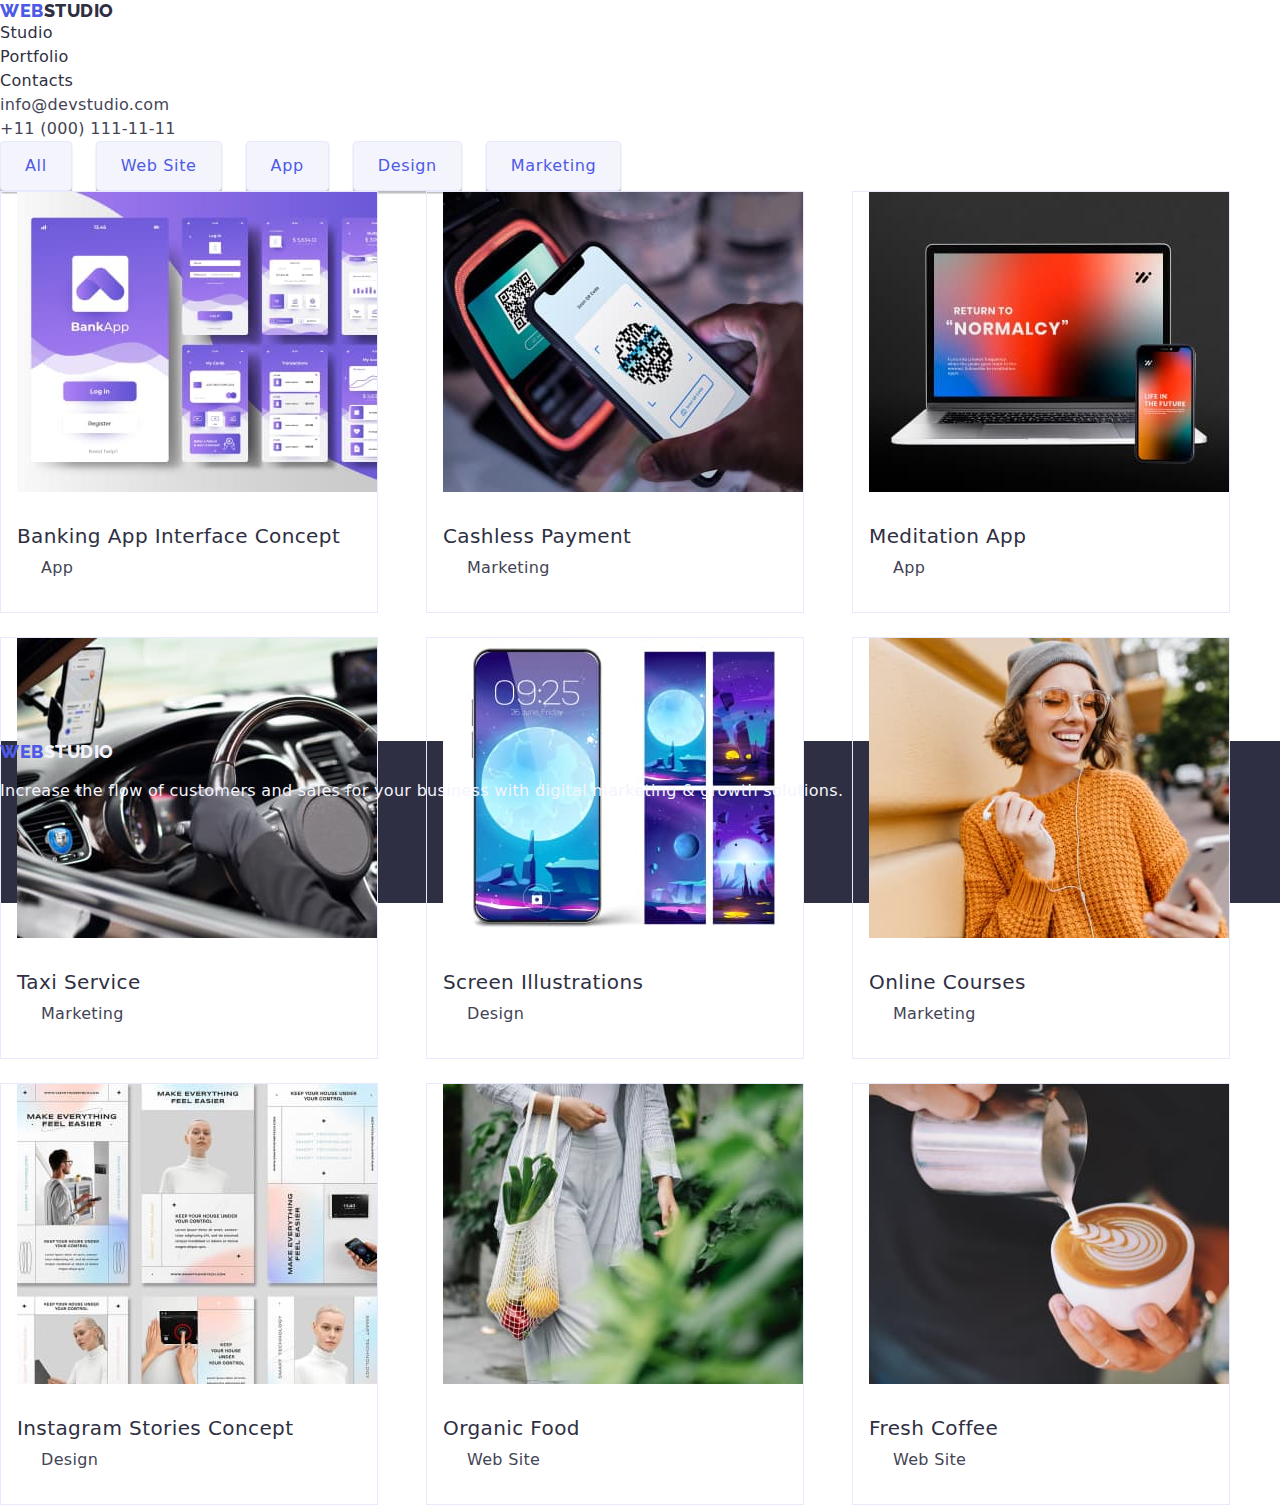
==== portfolio.html @ 7a9eb419 "beginning" ====
<!DOCTYPE html>
<html lang="en">
  <head>
    <meta charset="UTF-8" />
    <meta name="viewport" content="width=device-width, initial-scale=1.0" />
    <title>Document</title>
    <link rel="preconnect" href="https://fonts.googleapis.com" />
    <link rel="preconnect" href="https://fonts.gstatic.com" crossorigin />
    <link
      href="https://fonts.googleapis.com/css2?family=Raleway:wght@800&family=Roboto:wght@400;500;700;900&display=swap"
      rel="stylesheet"
    />
    <link rel="stylesheet" href="./css/style.css" />
    <link
      rel="stylesheet"
      href="https://cdnjs.cloudflare.com/ajax/libs/modern-normalize/2.0.0/modern-normalize.min.css"
    />
  </head>
  <body>
    <header>
      <nav>
        <a href="./index.html" class="header-logo link"
          >Web<span class="studio-header">Studio</span></a
        >

        <ul class="header-menu list">
          <li>
            <a href="./index.html" class="header-menu-link link">Studio</a>
          </li>
          <li>
            <a href="./portfolio.html" class="link header-menu-link"
              >Portfolio</a
            >
          </li>
          <li><a href="" class="link header-menu-link">Contacts</a></li>
        </ul>
      </nav>
      <address class="address">
        <ul class="list">
          <li>
            <a href="mailto:info@devstudio.com" class="header-contact-info link"
              >info@devstudio.com</a
            >
          </li>
          <li>
            <a href="tel:+110001111111" class="header-contact-info link"
              >+11 (000) 111-11-11</a
            >
          </li>
        </ul>
      </address>
    </header>

    <main>
      <section class="portfolio">
        <div class="container">
          <h1 hidden>Our portfolio</h1>
          <ul class="portfolio-navigation list">
            <li>
              <button type="button" class="portfolio-navigation-btn">
                All
              </button>
            </li>
            <li>
              <button type="button" class="portfolio-navigation-btn">
                Web Site
              </button>
            </li>
            <li>
              <button type="button" class="portfolio-navigation-btn">
                App
              </button>
            </li>
            <li>
              <button type="button" class="portfolio-navigation-btn">
                Design
              </button>
            </li>
            <li>
              <button type="button" class="portfolio-navigation-btn">
                Marketing
              </button>
            </li>
          </ul>

          <ul class="portfolio-list list">
            <li>
              <a href="" class="link">
                <img
                  src="./images/portfolio_images/img-1.jpg"
                  alt="interface of the banking app"
                />
                <h2 class="third-header">Banking App Interface Concept</h2>
                <p class="text">App</p>
              </a>
            </li>
            <li>
              <a href="" class="link">
                <img
                  src="./images/portfolio_images/img-2.jpg"
                  alt="cashless payment"
                />
                <h2 class="third-header">Cashless Payment</h2>
                <p class="text">Marketing</p>
              </a>
            </li>
            <li>
              <a href="" class="link">
                <img
                  src="./images/portfolio_images/img-3.jpg"
                  alt="meditation app interface"
                />
                <h2 class="third-header">Meditation App</h2>
                <p class="text">App</p>
              </a>
            </li>
            <li>
              <a href="" class="link">
                <img
                  src="./images/portfolio_images/img-4.jpg"
                  alt="driving wheel of a taxi"
                />
                <h2 class="third-header">Taxi Service</h2>
                <p class="text">Marketing</p>
              </a>
            </li>
            <li>
              <a href="" class="link">
                <img
                  src="./images/portfolio_images/img-5.jpg"
                  alt="illustrations for phone wallpapers"
                />
                <h2 class="third-header">Screen Illustrations</h2>
                <p class="text">Design</p>
              </a>
            </li>
            <li>
              <a href="" class="link">
                <img
                  src="./images/portfolio_images/img-6.jpg"
                  alt="smiling woman on a video call"
                />
                <h2 class="third-header">Online Courses</h2>
                <p class="text">Marketing</p>
              </a>
            </li>
            <li>
              <a href="" class="link">
                <img
                  src="./images/portfolio_images/img-7.jpg"
                  alt="concepts of Instagram stories"
                />
                <h2 class="third-header">Instagram Stories Concept</h2>
                <p class="text">Design</p>
              </a>
            </li>
            <li>
              <a href="" class="link">
                <img
                  src="./images/portfolio_images/img-8.jpg"
                  alt="bag with organic produce"
                />
                <h2 class="third-header">Organic Food</h2>
                <p class="text">Web Site</p>
              </a>
            </li>
            <li>
              <a href="" class="link">
                <img
                  src="./images/portfolio_images/img-9.jpg"
                  alt="latte art"
                />
                <h2 class="third-header">Fresh Coffee</h2>
                <p class="text">Web Site</p>
              </a>
            </li>
          </ul>
        </div>
      </section>
    </main>

    <footer class="footer">
      <a href="./index.html" class="footer-logo link"
        >Web<span class="studio">Studio</span></a
      >
      <p class="footer-text">
        Increase the flow of customers and sales for your business with digital
        marketing & growth solutions.
      </p>
    </footer>
  </body>
</html>
---- css/style.css ----
:root{
  --navyblue: #2E2F42;
  --white:#fff;
  --iris: #4D5AE5;
  --slate: #434455;
  --cloud: #f4f4fd;
  --ocean: #404BBF;
  --green:#31D0AA;
  --lightslate: #8E8F99;
  --cornflower: #E7E9FC;
  --navybluemodal:#2E2F42;
  --grey: #2E2F42;
  --dairy: #FCFCFC;
}

body{
  
  color:var(--slate);
  font-family: 'Roboto', sans-serif;
  background-color: var(--white)
}

.link{
  text-decoration: none;
}

.list{
  list-style-type: none;
  
}

img{
  display: block;
  max-width: 100%;
}

ul{
  margin-top: 0;
  margin-bottom: 0;
  padding-left: 0;
}

h1, h2, h3, h4, h5, h6, p{
  margin-top: 0;
  margin-bottom: 0;
}

.container{
  max-width: 1440px;
  max-height: 600px;
}

/*Header*/

.header{
  padding-top: 26px;
  padding-bottom: 26px;
}

.header-logo{

  font-family: Raleway, sans-serif;
  font-size: 18px;
  font-weight: 800;
  line-height: 1.17; 
  letter-spacing: 0.03em;
  text-transform: uppercase;
  color: var(--iris)
}

.studio{
  color: var(--cloud);
}



.header-menu-link{
  color: var(--navyblue);
font-size: 16px;
font-weight: 500;
line-height: 1.5; /* 24/16 */
letter-spacing: 0.02em;
}

.header-menu-link:hover,
.header-menu-link:focus{
  color:var(--ocean)
}

.header-contact-info{
  color: var(--slate);
  font-style: normal;
font-size: 16px;
line-height: 1.5;
letter-spacing: 0.02em;
}

.header-contact-info:hover,
.header-contact-info:focus{
  color:var(--ocean);
}

.address{
  font-style:normal;
}

.studio-header{
  color:var(--grey);
}





/*Introduction*/

.introduction{
  background-color: var(--navyblue);
  color: var(--white); 
  
}

.main-header{
font-size: 56px;
line-height: 1.07; /* 60/56 */
letter-spacing: 0.02em;
text-align: center;
padding-top: 188px;
padding-bottom: 48px;v
}

.introduction-button{
background-color: var(--iris);
font-family: inherit;
font-size: 16px;
font-style: normal;
font-weight: 500;
line-height: 1.5; /* 24/16 */
letter-spacing: 0.04em;
color: var(--white);
cursor: pointer;
margin-bottom: 188px;
padding: 16px 32px;
}

.introduction-button:hover,
.introduction-button:focus{
  background-color: var(--ocean);
}

/*Principles*/

.principles .list{
  display: inline-flex;
  flex-direction: row;
  gap: 24px;
  
  justify-content: space-between;
}

.third-header{
  color: var(--navyblue);
font-size: 20px;
font-weight: 500;
line-height: 1.2; /* 120% */
letter-spacing: 0.02em;
padding-top: 32px;
padding-bottom: 8px;
}

.text{
font-size: 16px;
line-height: 1.5; /* 150% */
letter-spacing: 0.02em;
color: var(--slate);
padding-left: 24px;
}

.second-heading{
  color: var(--navyblue, #2E2F42);
text-align: center;
font-size: 36px;
line-height: 1.11; /* 40/36 */
letter-spacing: 0.02em;
text-transform: capitalize;
padding-bottom: 72px;
padding-top: 120px;
}

.team{
  background-color: var(--cloud);
}

.our-doing .list{
  display: flex;
  align-items: center;
  gap: 24px;
}


.list-item{
  background-color: var(--white)
}

.team-list{
  display: flex;
  align-items: center;
  gap: 24px;
}

.team-list .list-item{
  margin-bottom: 120px;
  padding-bottom: 32px;
}
/*Portfolio buttons*/

.portfolio-navigation-btn{
  font-family: inherit;
  font-style: normal;
  
background: var(--cloud, #F4F4FD);
color: var(--iris);
text-align: center;
font-style: normal;
font-size: 16px;
font-weight: 500;
line-height: 1.5; 
letter-spacing: 0.04em;
cursor:pointer;
border-radius: 4px;
box-shadow: 0px 2px 2px 0px rgba(0, 0, 0, 0.12), 0px 2px 1px 0px rgba(0, 0, 0, 0.08), 0px 3px 1px 0px rgba(0, 0, 0, 0.10);
border: 1px solid var(--cornflower);
padding: 12px 24px;
}

.portfolio-navigation-btn:hover,
.portfolio-navigation-btn:focus{
  background: var(--ocean);
  color: var(--white)
}

.portfolio-navigation{
  display: flex;
  gap: 24px;

}

.portfolio-list{
  display: flex;
  row-gap: 24px;
  column-gap: 48px;
  flex-wrap: wrap;
  background-color: var(--white);
  align-content: center;
}

.portfolio-list li{
  border: 1px solid var(--cornflower);
  padding-bottom: 32px;
  padding-left: 16px;
  text-align: left;
}

.portfolio-list .link{

  width: calc((100% - 48px / 3));
}

 

/*Footer*/

.footer{
  background-color: var(--navyblue);
 
}

.footer-logo {
  color: var(--iris);
  text-transform:uppercase;
font-family: Raleway, sans-serif;
font-size: 18px;
font-weight: 800;
line-height: 1.17; /* 116.667% */
letter-spacing: 0.03em;
padding-top: 100px;

}

.footer-text{
color: var(--cloud, #F4F4FD);
font-size: 16px;
line-height: 1.5;
letter-spacing: 0.02em;
padding-bottom: 100px;
padding-top: 16px;
}
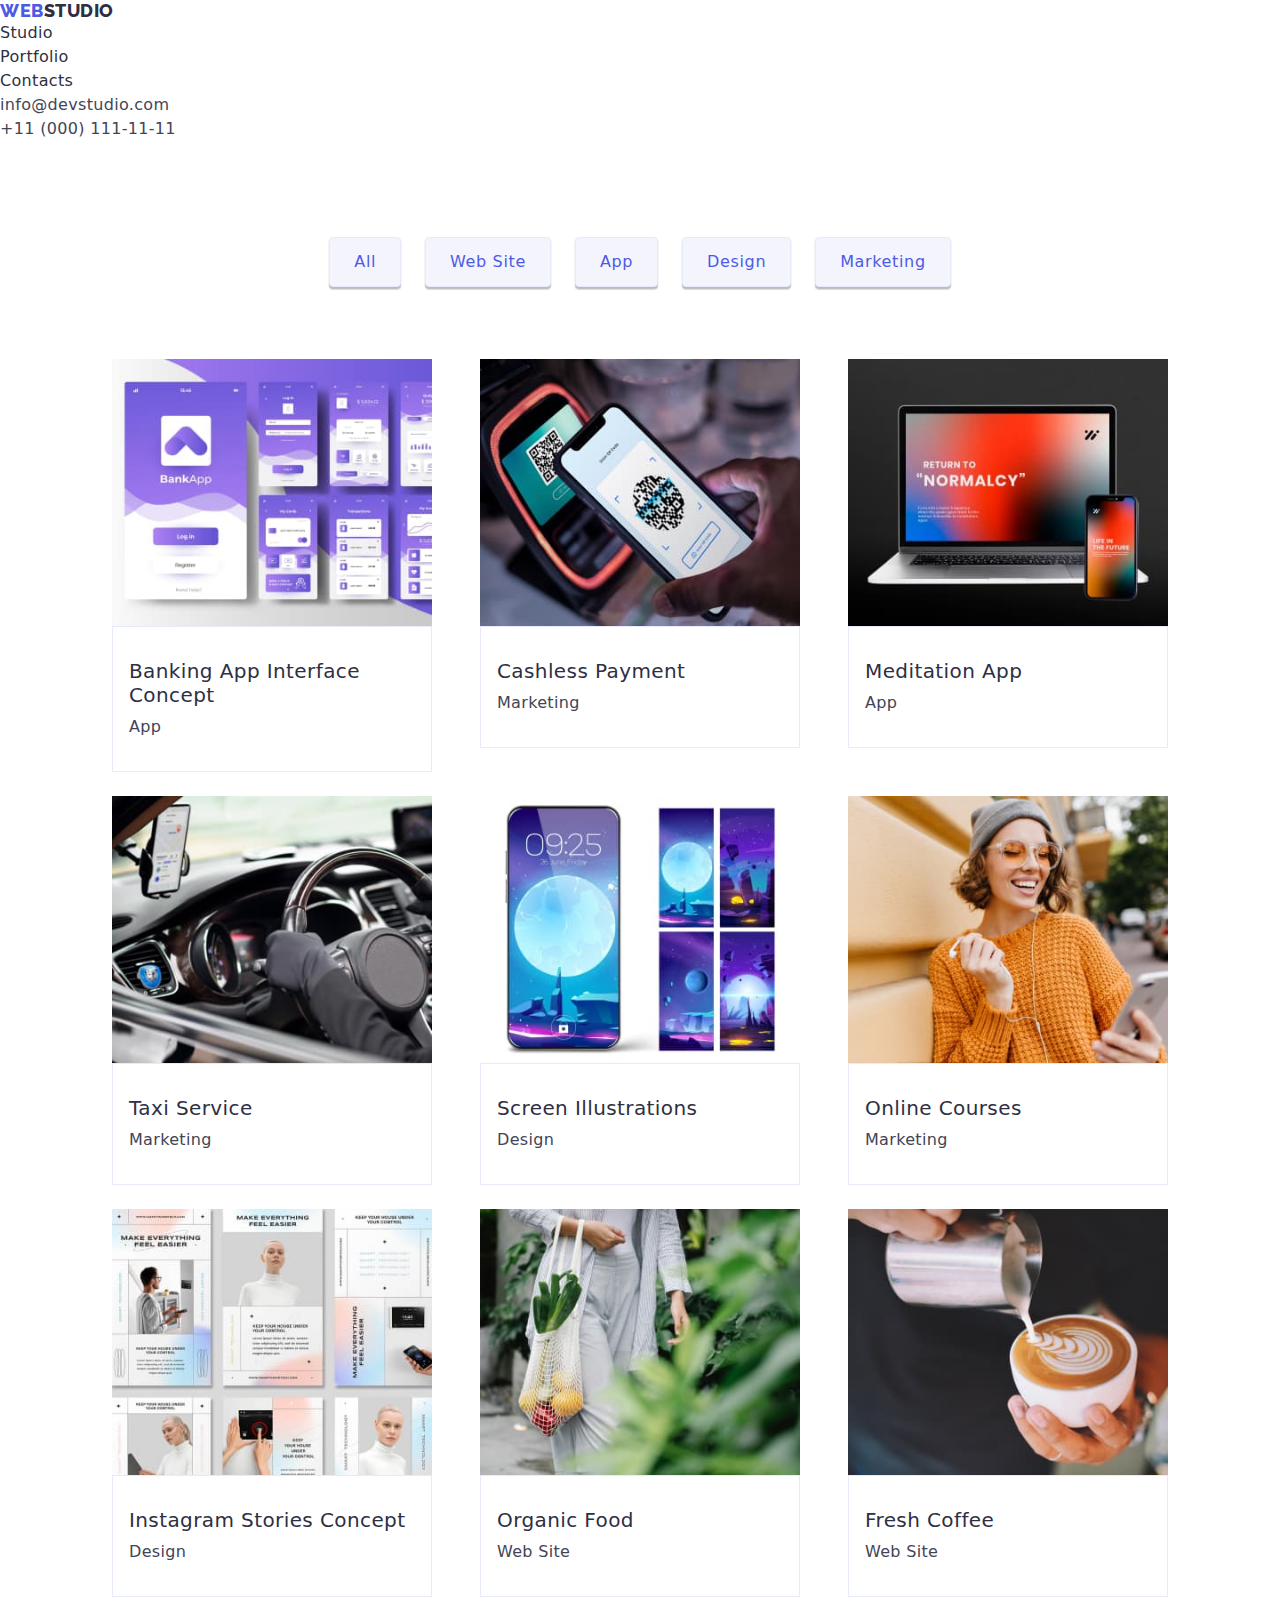
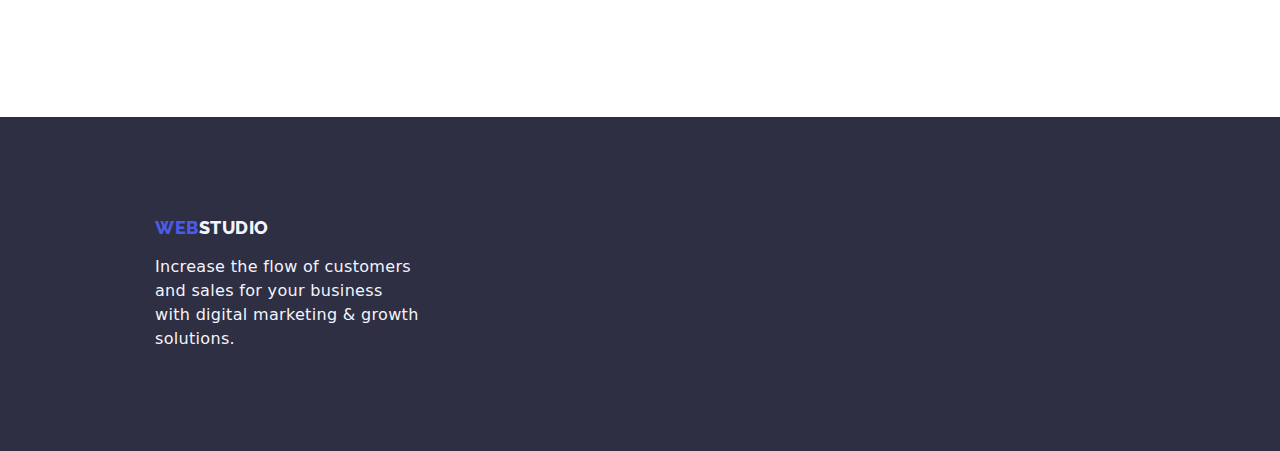
==== commit 750af74e: "/" ====
--- a/portfolio.html
+++ b/portfolio.html
@@ -17,176 +17,200 @@
     />
   </head>
   <body>
-    <header>
-      <nav>
-        <a href="./index.html" class="header-logo link"
-          >Web<span class="studio-header">Studio</span></a
-        >
-
-        <ul class="header-menu list">
-          <li>
-            <a href="./index.html" class="header-menu-link link">Studio</a>
-          </li>
-          <li>
-            <a href="./portfolio.html" class="link header-menu-link"
-              >Portfolio</a
-            >
-          </li>
-          <li><a href="" class="link header-menu-link">Contacts</a></li>
-        </ul>
-      </nav>
-      <address class="address">
-        <ul class="list">
-          <li>
-            <a href="mailto:info@devstudio.com" class="header-contact-info link"
-              >info@devstudio.com</a
-            >
-          </li>
-          <li>
-            <a href="tel:+110001111111" class="header-contact-info link"
-              >+11 (000) 111-11-11</a
-            >
-          </li>
-        </ul>
-      </address>
-    </header>
-
-    <main>
-      <section class="portfolio">
-        <div class="container">
-          <h1 hidden>Our portfolio</h1>
-          <ul class="portfolio-navigation list">
-            <li>
-              <button type="button" class="portfolio-navigation-btn">
-                All
-              </button>
-            </li>
-            <li>
-              <button type="button" class="portfolio-navigation-btn">
-                Web Site
-              </button>
-            </li>
-            <li>
-              <button type="button" class="portfolio-navigation-btn">
-                App
-              </button>
-            </li>
-            <li>
-              <button type="button" class="portfolio-navigation-btn">
-                Design
-              </button>
-            </li>
-            <li>
-              <button type="button" class="portfolio-navigation-btn">
-                Marketing
-              </button>
-            </li>
+    <div class="container">
+      <header>
+        <nav>
+          <a href="./index.html" class="header-logo link"
+            >Web<span class="studio-header">Studio</span></a
+          >
+
+          <ul class="header-menu list">
+            <li>
+              <a href="./index.html" class="header-menu-link link">Studio</a>
+            </li>
+            <li>
+              <a href="./portfolio.html" class="link header-menu-link"
+                >Portfolio</a
+              >
+            </li>
+            <li><a href="" class="link header-menu-link">Contacts</a></li>
           </ul>
-
-          <ul class="portfolio-list list">
-            <li>
-              <a href="" class="link">
-                <img
-                  src="./images/portfolio_images/img-1.jpg"
-                  alt="interface of the banking app"
-                />
-                <h2 class="third-header">Banking App Interface Concept</h2>
-                <p class="text">App</p>
-              </a>
-            </li>
-            <li>
-              <a href="" class="link">
-                <img
-                  src="./images/portfolio_images/img-2.jpg"
-                  alt="cashless payment"
-                />
-                <h2 class="third-header">Cashless Payment</h2>
-                <p class="text">Marketing</p>
-              </a>
-            </li>
-            <li>
-              <a href="" class="link">
-                <img
-                  src="./images/portfolio_images/img-3.jpg"
-                  alt="meditation app interface"
-                />
-                <h2 class="third-header">Meditation App</h2>
-                <p class="text">App</p>
-              </a>
-            </li>
-            <li>
-              <a href="" class="link">
-                <img
-                  src="./images/portfolio_images/img-4.jpg"
-                  alt="driving wheel of a taxi"
-                />
-                <h2 class="third-header">Taxi Service</h2>
-                <p class="text">Marketing</p>
-              </a>
-            </li>
-            <li>
-              <a href="" class="link">
-                <img
-                  src="./images/portfolio_images/img-5.jpg"
-                  alt="illustrations for phone wallpapers"
-                />
-                <h2 class="third-header">Screen Illustrations</h2>
-                <p class="text">Design</p>
-              </a>
-            </li>
-            <li>
-              <a href="" class="link">
-                <img
-                  src="./images/portfolio_images/img-6.jpg"
-                  alt="smiling woman on a video call"
-                />
-                <h2 class="third-header">Online Courses</h2>
-                <p class="text">Marketing</p>
-              </a>
-            </li>
-            <li>
-              <a href="" class="link">
-                <img
-                  src="./images/portfolio_images/img-7.jpg"
-                  alt="concepts of Instagram stories"
-                />
-                <h2 class="third-header">Instagram Stories Concept</h2>
-                <p class="text">Design</p>
-              </a>
-            </li>
-            <li>
-              <a href="" class="link">
-                <img
-                  src="./images/portfolio_images/img-8.jpg"
-                  alt="bag with organic produce"
-                />
-                <h2 class="third-header">Organic Food</h2>
-                <p class="text">Web Site</p>
-              </a>
-            </li>
-            <li>
-              <a href="" class="link">
-                <img
-                  src="./images/portfolio_images/img-9.jpg"
-                  alt="latte art"
-                />
-                <h2 class="third-header">Fresh Coffee</h2>
-                <p class="text">Web Site</p>
-              </a>
+        </nav>
+        <address class="address">
+          <ul class="list">
+            <li>
+              <a
+                href="mailto:info@devstudio.com"
+                class="header-contact-info link"
+                >info@devstudio.com</a
+              >
+            </li>
+            <li>
+              <a href="tel:+110001111111" class="header-contact-info link"
+                >+11 (000) 111-11-11</a
+              >
             </li>
           </ul>
-        </div>
-      </section>
-    </main>
-
-    <footer class="footer">
-      <a href="./index.html" class="footer-logo link"
-        >Web<span class="studio">Studio</span></a
-      >
-      <p class="footer-text">
-        Increase the flow of customers and sales for your business with digital
-        marketing & growth solutions.
-      </p>
-    </footer>
+        </address>
+      </header>
+
+      <main>
+        <section class="portfolio">
+          <div class="container">
+            <h1 hidden>Our portfolio</h1>
+            <ul class="portfolio-navigation list">
+              <li>
+                <button type="button" class="portfolio-navigation-btn">
+                  All
+                </button>
+              </li>
+              <li>
+                <button type="button" class="portfolio-navigation-btn">
+                  Web Site
+                </button>
+              </li>
+              <li>
+                <button type="button" class="portfolio-navigation-btn">
+                  App
+                </button>
+              </li>
+              <li>
+                <button type="button" class="portfolio-navigation-btn">
+                  Design
+                </button>
+              </li>
+              <li>
+                <button type="button" class="portfolio-navigation-btn">
+                  Marketing
+                </button>
+              </li>
+            </ul>
+
+            <ul class="portfolio-list list">
+              <li>
+                <a href="" class="link">
+                  <img
+                    src="./images/portfolio_images/img-1.jpg"
+                    alt="interface of the banking app"
+                  />
+                  <div class="caption">
+                    <h2 class="third-header">Banking App Interface Concept</h2>
+                    <p class="text">App</p>
+                  </div>
+                </a>
+              </li>
+              <li>
+                <a href="" class="link">
+                  <img
+                    src="./images/portfolio_images/img-2.jpg"
+                    alt="cashless payment"
+                  />
+                  <div class="caption">
+                    <h2 class="third-header">Cashless Payment</h2>
+                    <p class="text">Marketing</p>
+                  </div>
+                </a>
+              </li>
+              <li>
+                <a href="" class="link">
+                  <img
+                    src="./images/portfolio_images/img-3.jpg"
+                    alt="meditation app interface"
+                  />
+                  <div class="caption">
+                    <h2 class="third-header">Meditation App</h2>
+                    <p class="text">App</p>
+                  </div>
+                </a>
+              </li>
+              <li>
+                <a href="" class="link">
+                  <img
+                    src="./images/portfolio_images/img-4.jpg"
+                    alt="driving wheel of a taxi"
+                  />
+                  <div class="caption">
+                    <h2 class="third-header">Taxi Service</h2>
+                    <p class="text">Marketing</p>
+                  </div>
+                </a>
+              </li>
+              <li>
+                <a href="" class="link">
+                  <img
+                    src="./images/portfolio_images/img-5.jpg"
+                    alt="illustrations for phone wallpapers"
+                  />
+                  <div class="caption">
+                    <h2 class="third-header">Screen Illustrations</h2>
+                    <p class="text">Design</p>
+                  </div>
+                </a>
+              </li>
+              <li>
+                <a href="" class="link">
+                  <img
+                    src="./images/portfolio_images/img-6.jpg"
+                    alt="smiling woman on a video call"
+                  />
+                  <div class="caption">
+                    <h2 class="third-header">Online Courses</h2>
+                    <p class="text">Marketing</p>
+                  </div>
+                </a>
+              </li>
+              <li>
+                <a href="" class="link">
+                  <img
+                    src="./images/portfolio_images/img-7.jpg"
+                    alt="concepts of Instagram stories"
+                  />
+                  <div class="caption">
+                    <h2 class="third-header">Instagram Stories Concept</h2>
+                    <p class="text">Design</p>
+                  </div>
+                </a>
+              </li>
+              <li>
+                <a href="" class="link">
+                  <img
+                    src="./images/portfolio_images/img-8.jpg"
+                    alt="bag with organic produce"
+                  />
+                  <div class="caption">
+                    <h2 class="third-header">Organic Food</h2>
+                    <p class="text">Web Site</p>
+                  </div>
+                </a>
+              </li>
+              <li>
+                <a href="" class="link">
+                  <img
+                    src="./images/portfolio_images/img-9.jpg"
+                    alt="latte art"
+                  />
+                  <div class="caption">
+                    <h2 class="third-header">Fresh Coffee</h2>
+                    <p class="text">Web Site</p>
+                  </div>
+                </a>
+              </li>
+            </ul>
+          </div>
+        </section>
+      </main>
+
+      <footer class="footer">
+        <section class="section">
+          <a href="./index.html" class="footer-logo link"
+            >Web<span class="studio">Studio</span></a
+          >
+          <p class="footer-text">
+            Increase the flow of customers and sales for your business with
+            digital marketing & growth solutions.
+          </p>
+        </section>
+      </footer>
+    </div>
   </body>
 </html>
--- a/css/style.css
+++ b/css/style.css
@@ -46,8 +46,9 @@
 }
 
 .container{
-  max-width: 1440px;
-  max-height: 600px;
+  /*max-width: 1158px;*/
+  min-height: 100vh;
+  /*padding-left: 156px;*/
 }
 
 /*Header*/
@@ -55,6 +56,8 @@
 .header{
   padding-top: 26px;
   padding-bottom: 26px;
+  border-bottom: 1px solid var(--cornflower, #E7E9FC);
+background: var(--white, #FFF);
 }
 
 .header-logo{
@@ -109,15 +112,18 @@
 }
 
 
-
+.section{
+  padding-left: 155px;
+}
 
 
 /*Introduction*/
 
 .introduction{
   background-color: var(--navyblue);
+  
   color: var(--white); 
-  
+  align-content: center;
 }
 
 .main-header{
@@ -126,7 +132,9 @@
 letter-spacing: 0.02em;
 text-align: center;
 padding-top: 188px;
-padding-bottom: 48px;v
+padding-bottom: 48px;
+height: 120px;
+width: 496px;
 }
 
 .introduction-button{
@@ -141,6 +149,7 @@
 cursor: pointer;
 margin-bottom: 188px;
 padding: 16px 32px;
+margin-left: 636px;
 }
 
 .introduction-button:hover,
@@ -151,11 +160,15 @@
 /*Principles*/
 
 .principles .list{
-  display: inline-flex;
-  flex-direction: row;
+  display: flex;
   gap: 24px;
-  
-  justify-content: space-between;
+  justify-content: center;;
+  align-items: center;
+
+}
+
+.principles .text{
+  width: 264px;
 }
 
 .third-header{
@@ -166,6 +179,7 @@
 letter-spacing: 0.02em;
 padding-top: 32px;
 padding-bottom: 8px;
+padding-left: 65px;
 }
 
 .text{
@@ -173,7 +187,7 @@
 line-height: 1.5; /* 150% */
 letter-spacing: 0.02em;
 color: var(--slate);
-padding-left: 24px;
+padding-left: 68px;
 }
 
 .second-heading{
@@ -191,10 +205,15 @@
   background-color: var(--cloud);
 }
 
+.our-doing{
+  padding-bottom: 120px;
+}
+
 .our-doing .list{
   display: flex;
   align-items: center;
   gap: 24px;
+  justify-content: center;
 }
 
 
@@ -206,11 +225,15 @@
   display: flex;
   align-items: center;
   gap: 24px;
+  justify-content: center;
 }
 
 .team-list .list-item{
   margin-bottom: 120px;
   padding-bottom: 32px;
+  border-radius: 0px 0px 4px 4px;
+background: var(--white, #FFF);
+box-shadow: 0px 2px 1px 0px rgba(46, 47, 66, 0.08), 0px 1px 1px 0px rgba(46, 47, 66, 0.16), 0px 1px 6px 0px rgba(46, 47, 66, 0.08);
 }
 /*Portfolio buttons*/
 
@@ -242,7 +265,9 @@
 .portfolio-navigation{
   display: flex;
   gap: 24px;
-
+ margin-bottom: 72px;
+ margin-top: 96px;
+ justify-content: center;
 }
 
 .portfolio-list{
@@ -252,29 +277,46 @@
   flex-wrap: wrap;
   background-color: var(--white);
   align-content: center;
+  justify-content: center;
+  margin-bottom: 120px;
+}
+
+.portfolio-list .link{
+ 
+  
+  width: 360px;
+  text-align: left;
+  
+ 
 }
 
 .portfolio-list li{
+  flex-basis: 25%;
+}
+
+.caption{
   border: 1px solid var(--cornflower);
   padding-bottom: 32px;
+}
+
+ .portfolio-list p,
+ .portfolio-list h2{
   padding-left: 16px;
-  text-align: left;
-}
-
-.portfolio-list .link{
-
-  width: calc((100% - 48px / 3));
-}
-
- 
+  
+  
+ }
 
 /*Footer*/
 
 .footer{
   background-color: var(--navyblue);
+  
  
 }
 
+.footer .section{
+  padding-top: 100px;
+}
 .footer-logo {
   color: var(--iris);
   text-transform:uppercase;
@@ -294,4 +336,5 @@
 letter-spacing: 0.02em;
 padding-bottom: 100px;
 padding-top: 16px;
+width: 264px;
 }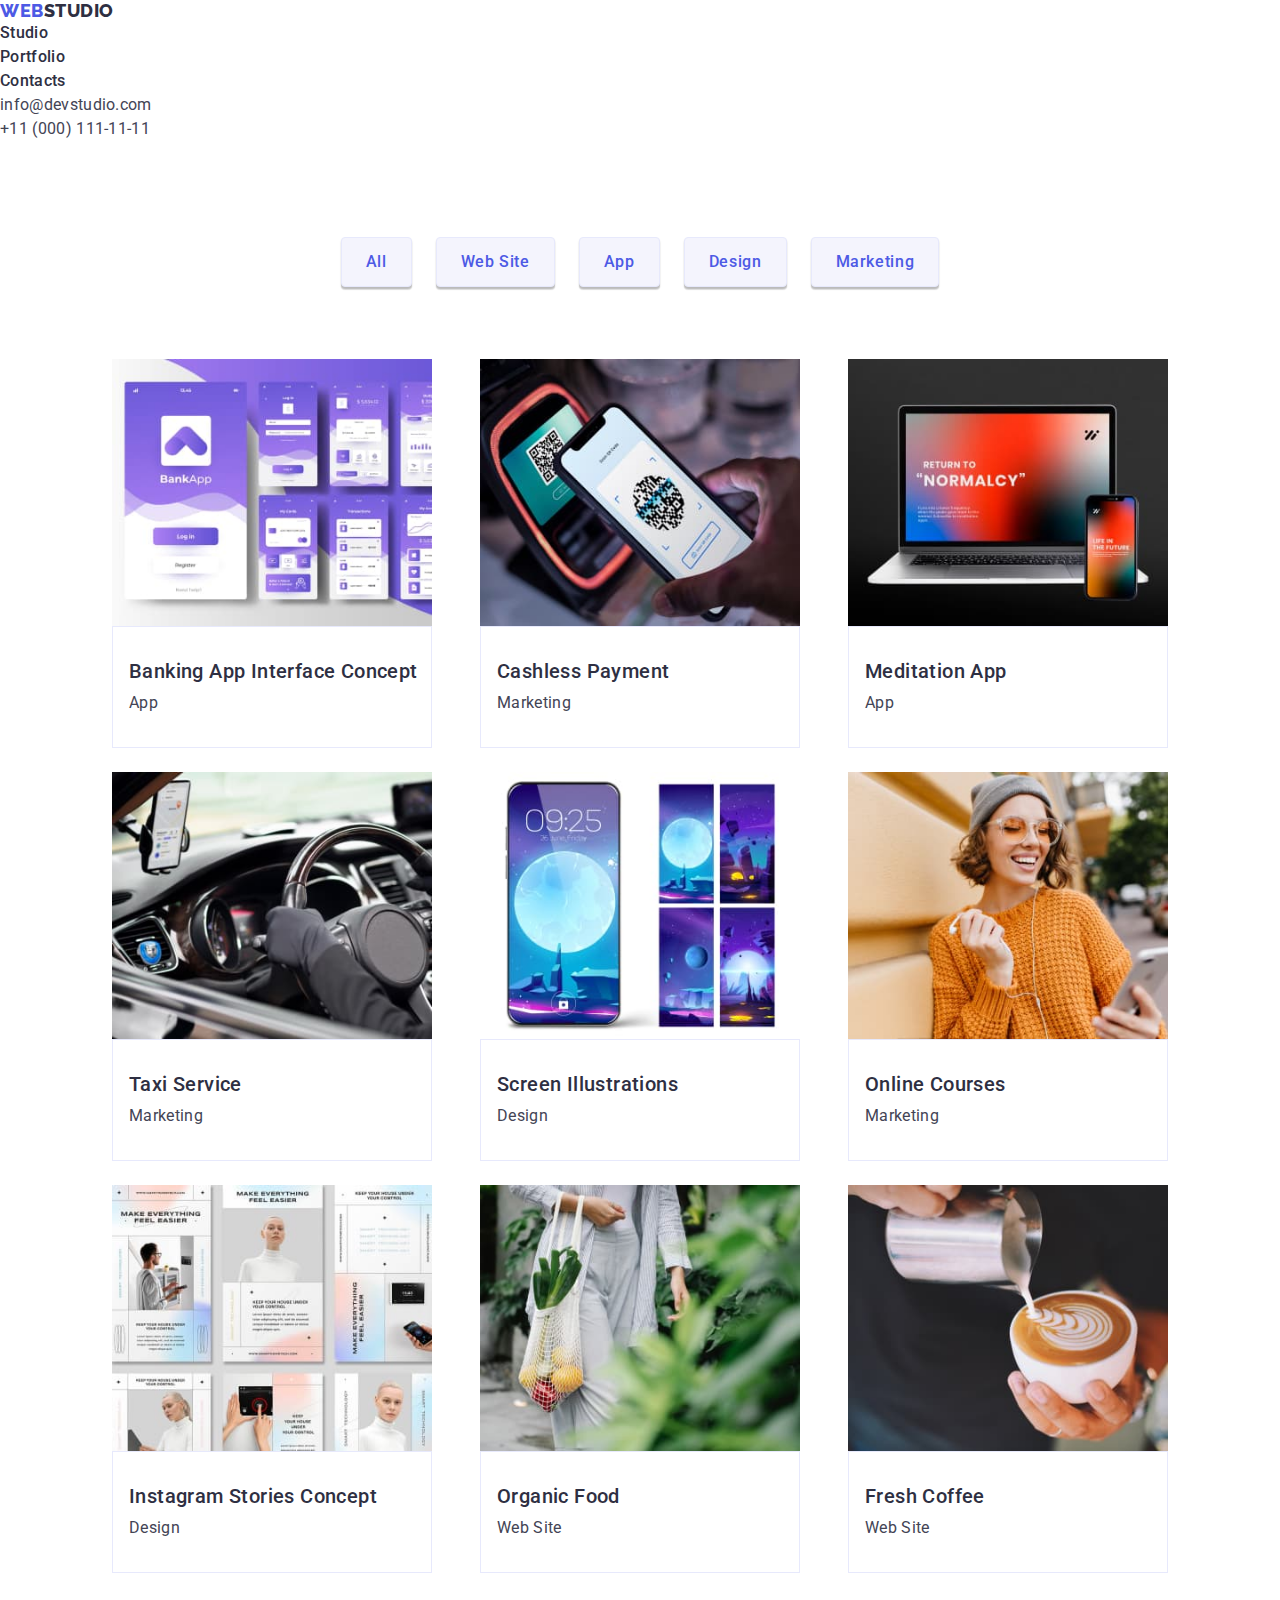
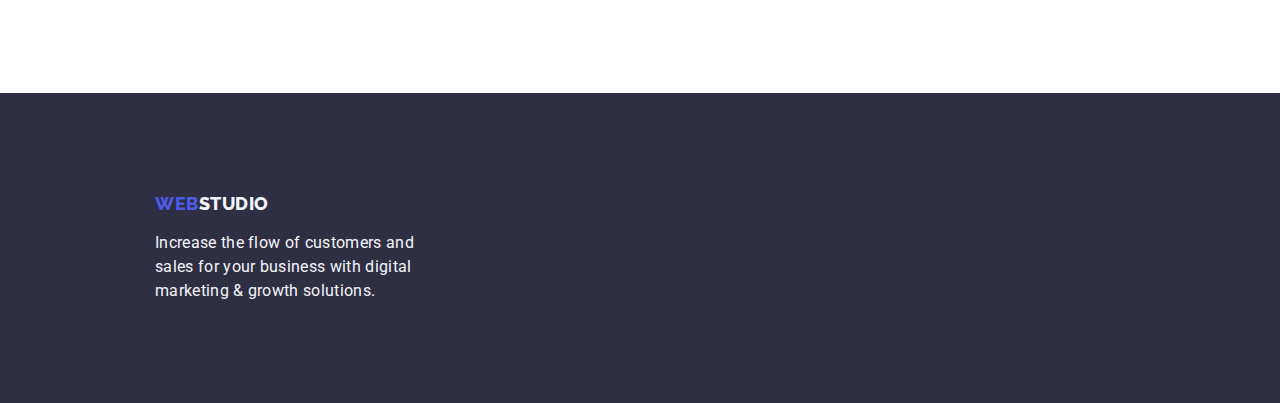
==== commit a5024d55: "." ====
--- a/portfolio.html
+++ b/portfolio.html
@@ -10,11 +10,12 @@
       href="https://fonts.googleapis.com/css2?family=Raleway:wght@800&family=Roboto:wght@400;500;700;900&display=swap"
       rel="stylesheet"
     />
-    <link rel="stylesheet" href="./css/style.css" />
+
     <link
       rel="stylesheet"
       href="https://cdnjs.cloudflare.com/ajax/libs/modern-normalize/2.0.0/modern-normalize.min.css"
     />
+    <link rel="stylesheet" href="./css/style.css" />
   </head>
   <body>
     <div class="container">
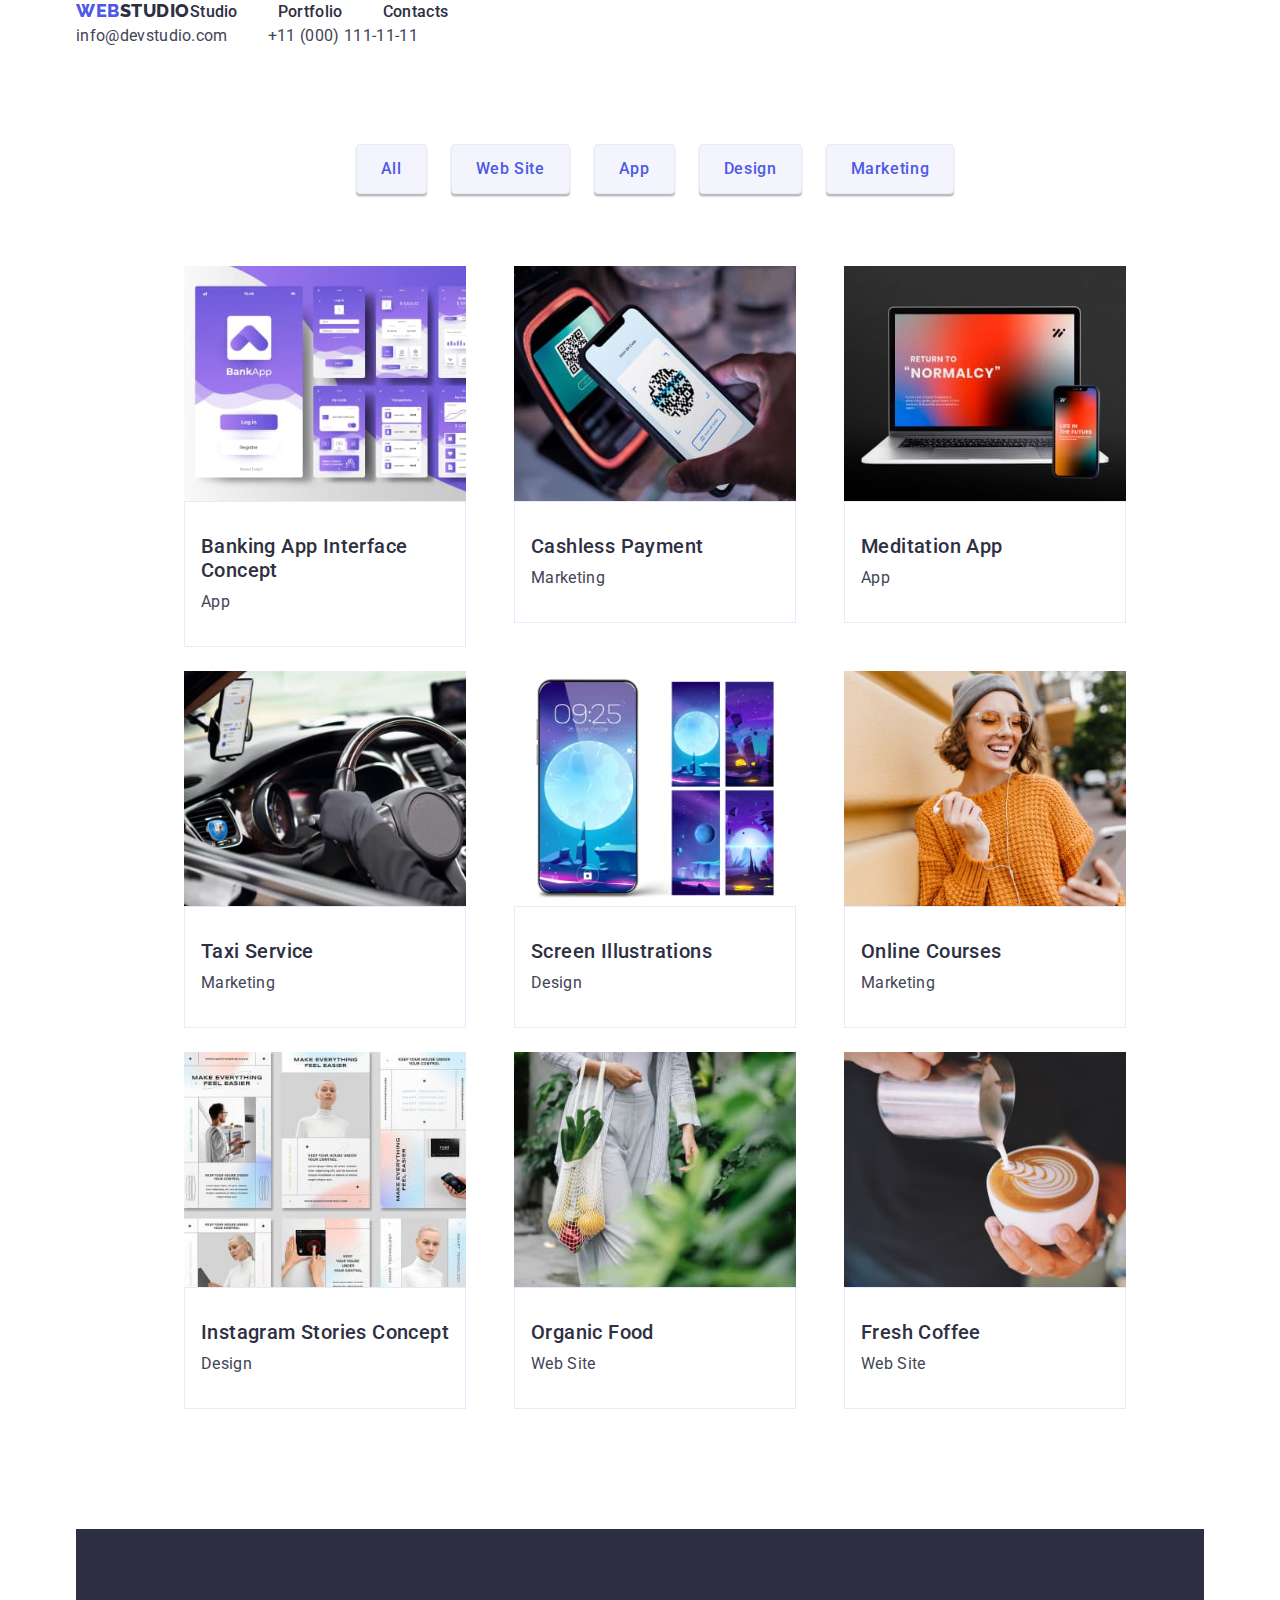
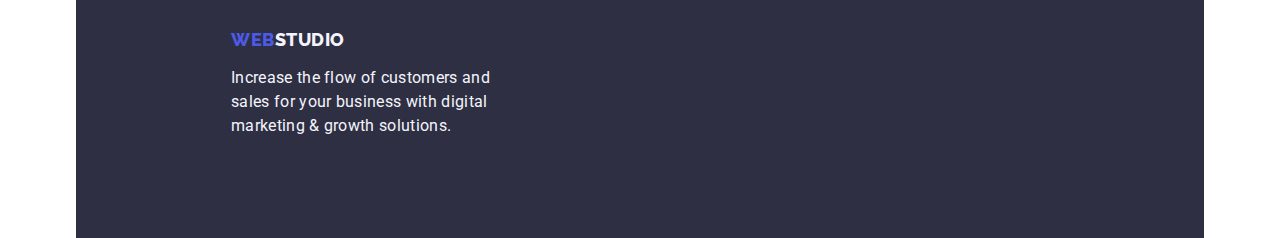
==== commit 616ecdaa: "/" ====
--- a/portfolio.html
+++ b/portfolio.html
@@ -58,7 +58,7 @@
       <main>
         <section class="portfolio">
           <div class="container">
-            <h1 hidden>Our portfolio</h1>
+            <h1 class="visually-hidden">Our portfolio</h1>
             <ul class="portfolio-navigation list">
               <li>
                 <button type="button" class="portfolio-navigation-btn">
--- a/css/style.css
+++ b/css/style.css
@@ -17,7 +17,8 @@
   
   color:var(--slate);
   font-family: 'Roboto', sans-serif;
-  background-color: var(--white)
+  background-color: var(--white);
+  min-height: 100vh;
 }
 
 .link{
@@ -47,8 +48,24 @@
 
 .container{
   /*max-width: 1158px;*/
-  min-height: 100vh;
+  width: 1158px;
+  margin: 0 auto;
+  padding: 0 15px;
   /*padding-left: 156px;*/
+}
+
+.visually-hidden{
+  position: absolute;
+  width: 1px;
+  height: 1px;
+  margin: -1px;
+  border: 0;
+  padding: 0;
+  
+  white-space: nowrap;
+  clip-path: inset(100%);
+  clip: rect(0 0 0 0);
+  overflow: hidden;
 }
 
 /*Header*/
@@ -56,8 +73,13 @@
 .header{
   padding-top: 26px;
   padding-bottom: 26px;
-  border-bottom: 1px solid var(--cornflower, #E7E9FC);
+  border-bottom: 1px solid var(--cornflower);
 background: var(--white, #FFF);
+
+}
+
+.header-container{
+  display: flex;
 }
 
 .header-logo{
@@ -75,7 +97,13 @@
   color: var(--cloud);
 }
 
-
+nav{
+  display: flex;
+}
+nav .header-menu{
+  display: flex;
+  gap: 40px;
+}
 
 .header-menu-link{
   color: var(--navyblue);
@@ -105,6 +133,12 @@
 
 .address{
   font-style:normal;
+  
+}
+
+address ul{
+  display: flex;
+  gap: 40px;
 }
 
 .studio-header{
@@ -124,6 +158,7 @@
   
   color: var(--white); 
   align-content: center;
+  padding: 188px 0;
 }
 
 .main-header{
@@ -134,7 +169,7 @@
 padding-top: 188px;
 padding-bottom: 48px;
 height: 120px;
-width: 496px;
+max-width: 496px;
 }
 
 .introduction-button{
@@ -150,6 +185,11 @@
 margin-bottom: 188px;
 padding: 16px 32px;
 margin-left: 636px;
+display: block;
+min-width: 169px;
+height: 56px;
+border: none;
+border-radius: 4px;
 }
 
 .introduction-button:hover,
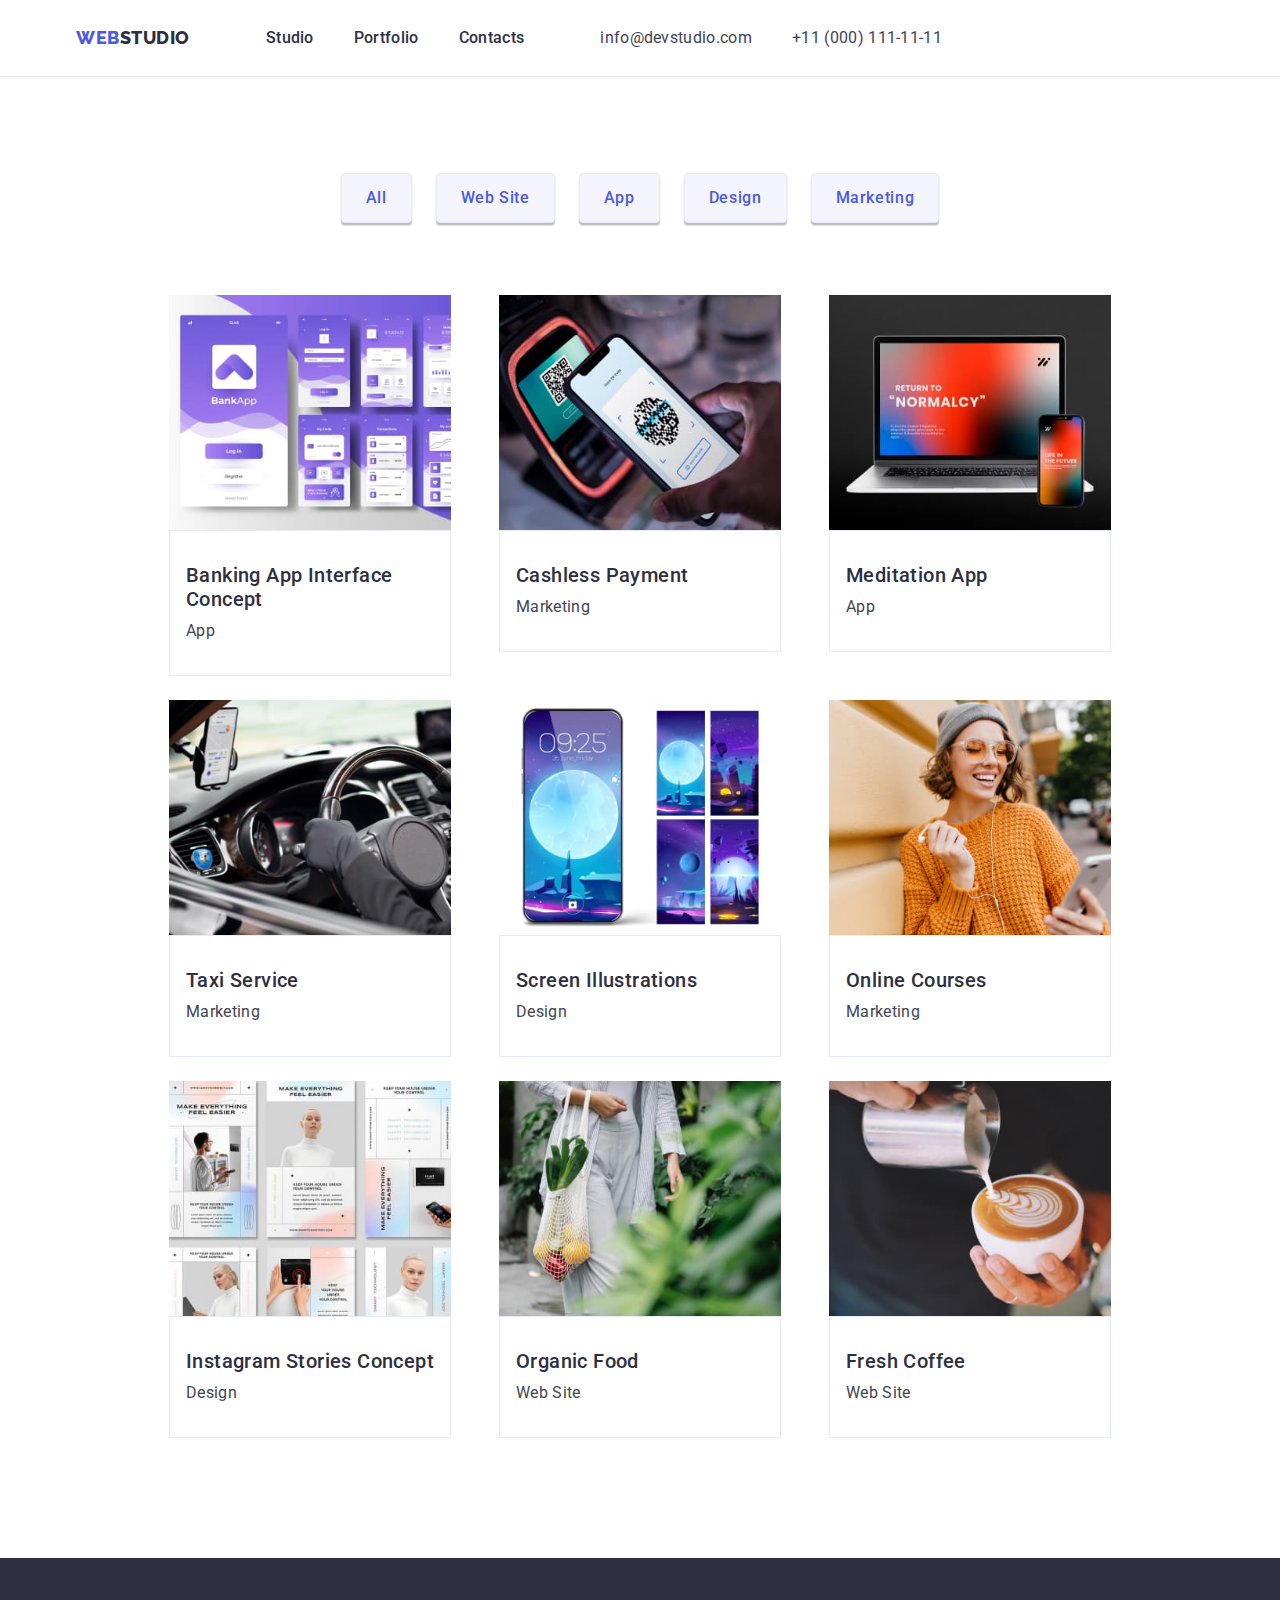
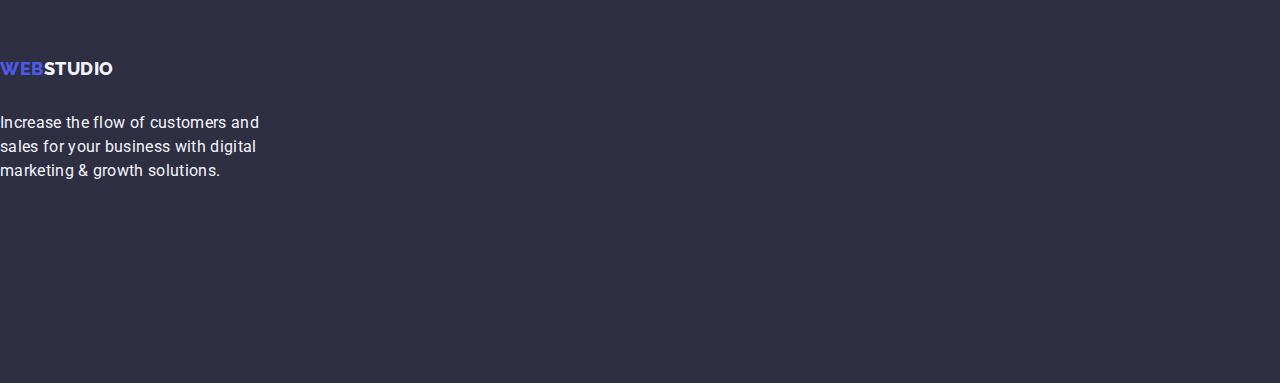
==== commit e01aea1e: "Update portfolio.html" ====
--- a/portfolio.html
+++ b/portfolio.html
@@ -18,23 +18,24 @@
     <link rel="stylesheet" href="./css/style.css" />
   </head>
   <body>
-    <div class="container">
-      <header>
-        <nav>
+   
+      <header class="header">
+        <div class="container header-container">
+        <nav class="navigation">
           <a href="./index.html" class="header-logo link"
             >Web<span class="studio-header">Studio</span></a
           >
 
           <ul class="header-menu list">
             <li>
-              <a href="./index.html" class="header-menu-link link">Studio</a>
-            </li>
-            <li>
-              <a href="./portfolio.html" class="link header-menu-link"
+              <a href="./index.html" class="header-menu-link link link">Studio</a>
+            </li>
+            <li>
+              <a href="./portfolio.html" class="link header-menu-link link"
                 >Portfolio</a
               >
             </li>
-            <li><a href="" class="link header-menu-link">Contacts</a></li>
+            <li><a href="" class="link header-menu-link link">Contacts</a></li>
           </ul>
         </nav>
         <address class="address">
@@ -53,6 +54,7 @@
             </li>
           </ul>
         </address>
+      </div>
       </header>
 
       <main>
--- a/css/style.css
+++ b/css/style.css
@@ -83,26 +83,31 @@
 }
 
 .header-logo{
-
   font-family: Raleway, sans-serif;
   font-size: 18px;
   font-weight: 800;
   line-height: 1.17; 
   letter-spacing: 0.03em;
   text-transform: uppercase;
-  color: var(--iris)
+  color: var(--iris);
+  margin-right: 76px;
 }
 
 .studio{
   color: var(--cloud);
 }
 
-nav{
-  display: flex;
+.navigation{
+  display: flex;
+  align-items: center;
+  margin-right: 76px;
+ 
 }
 nav .header-menu{
   display: flex;
   gap: 40px;
+  
+  
 }
 
 .header-menu-link{
@@ -111,6 +116,7 @@
 font-weight: 500;
 line-height: 1.5; /* 24/16 */
 letter-spacing: 0.02em;
+padding: 24px 0 ;
 }
 
 .header-menu-link:hover,
@@ -299,7 +305,8 @@
 .portfolio-navigation-btn:hover,
 .portfolio-navigation-btn:focus{
   background: var(--ocean);
-  color: var(--white)
+  color: var(--white);
+  border: 1px solid transparent;
 }
 
 .portfolio-navigation{
@@ -355,8 +362,9 @@
 }
 
 .footer .section{
-  padding-top: 100px;
-}
+  padding: 100px 0;
+}
+
 .footer-logo {
   color: var(--iris);
   text-transform:uppercase;
@@ -365,7 +373,9 @@
 font-weight: 800;
 line-height: 1.17; /* 116.667% */
 letter-spacing: 0.03em;
-padding-top: 100px;
+
+display: inline-block; 
+margin-bottom: 16px;
 
 }
 
@@ -376,5 +386,5 @@
 letter-spacing: 0.02em;
 padding-bottom: 100px;
 padding-top: 16px;
-width: 264px;
+max-width: 264px;
 }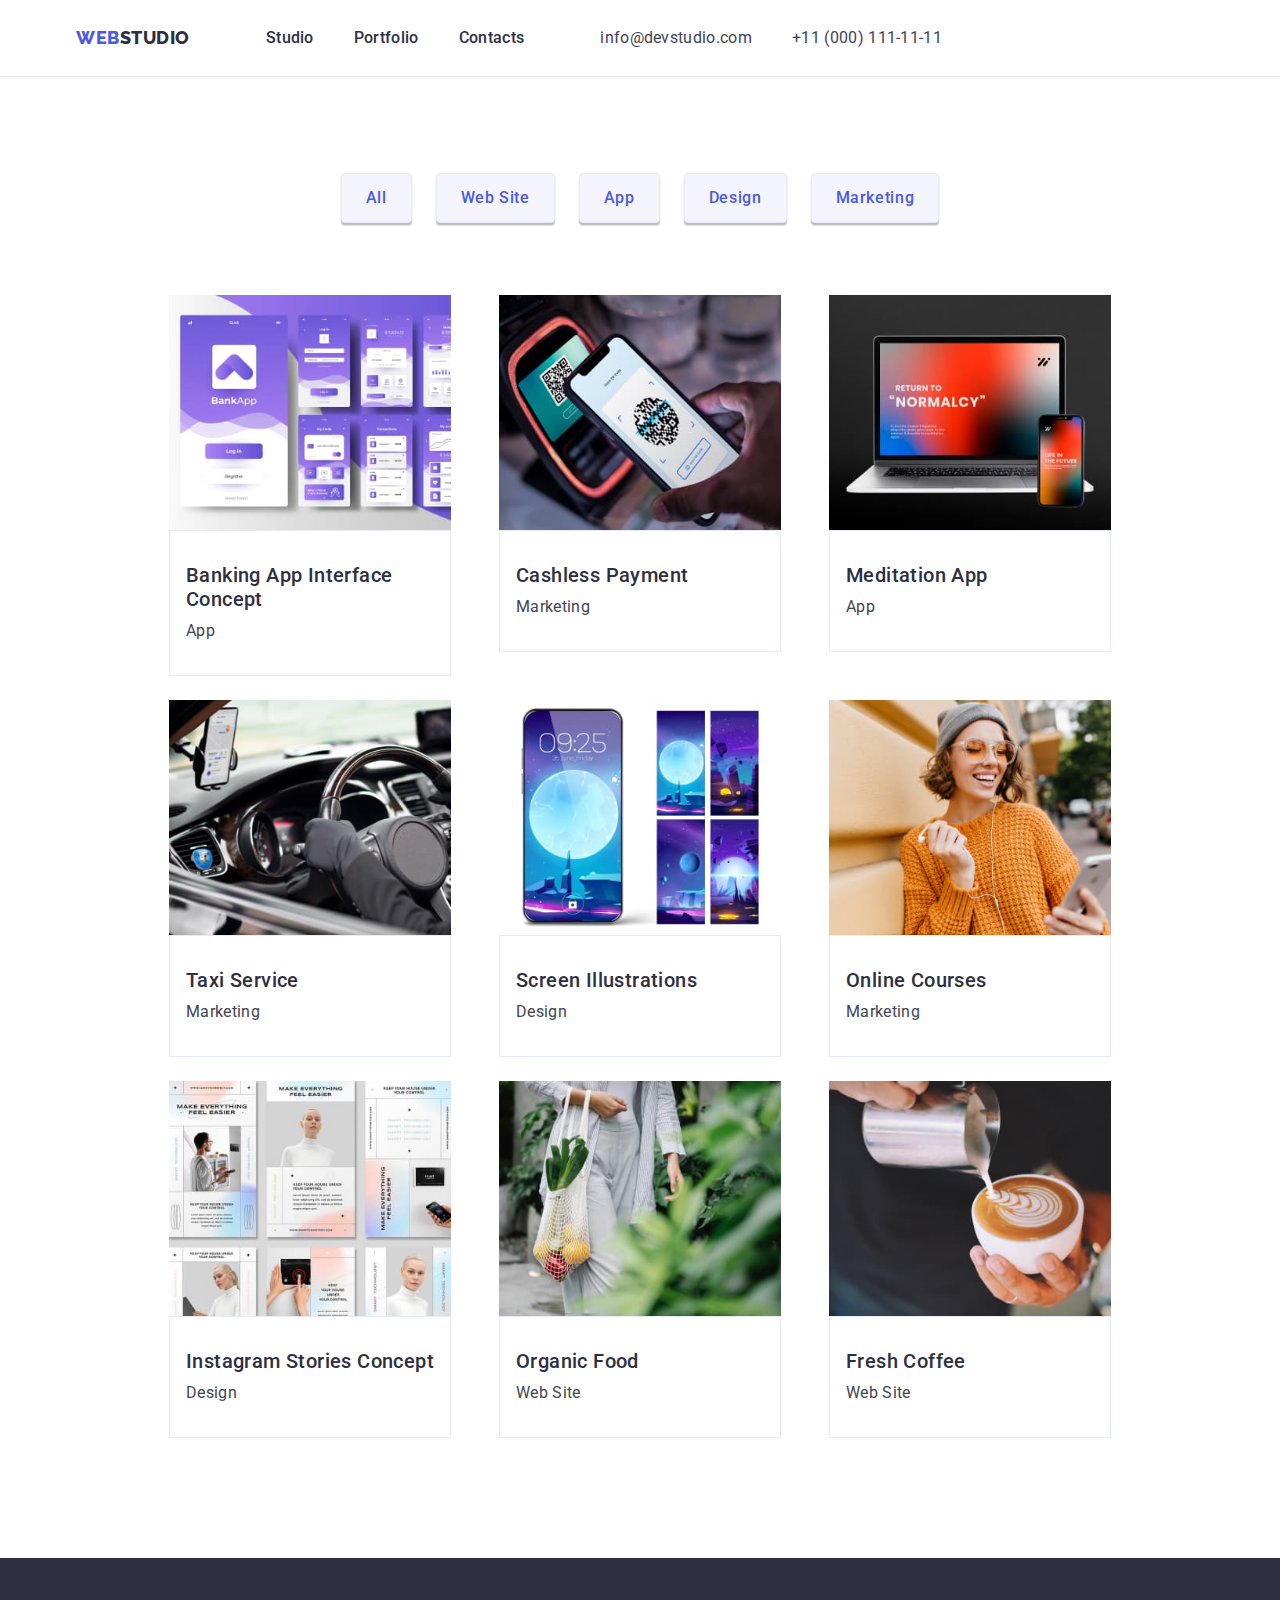
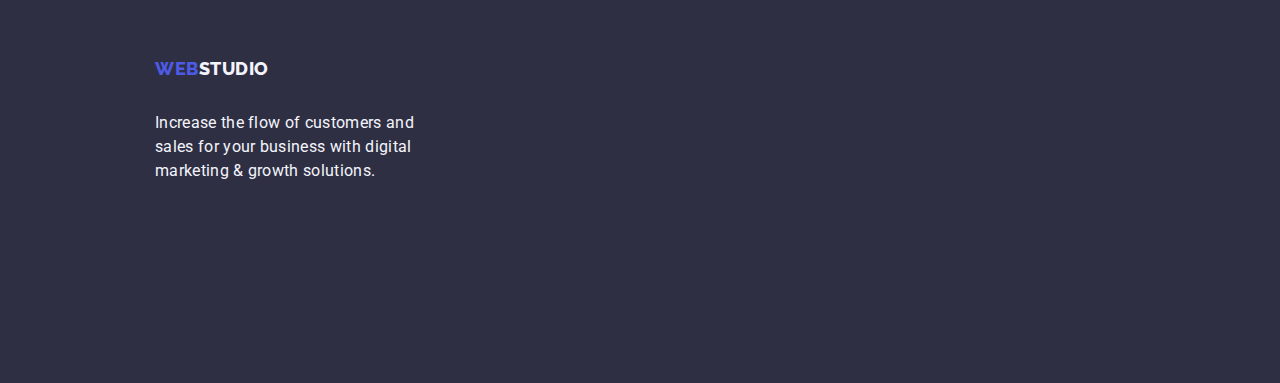
==== commit 3974cd82: "Update portfolio.html" ====
--- a/portfolio.html
+++ b/portfolio.html
@@ -18,9 +18,8 @@
     <link rel="stylesheet" href="./css/style.css" />
   </head>
   <body>
-   
-      <header class="header">
-        <div class="container header-container">
+    <header class="header">
+      <div class="container header-container">
         <nav class="navigation">
           <a href="./index.html" class="header-logo link"
             >Web<span class="studio-header">Studio</span></a
@@ -28,7 +27,9 @@
 
           <ul class="header-menu list">
             <li>
-              <a href="./index.html" class="header-menu-link link link">Studio</a>
+              <a href="./index.html" class="header-menu-link link link"
+                >Studio</a
+              >
             </li>
             <li>
               <a href="./portfolio.html" class="link header-menu-link link"
@@ -55,165 +56,164 @@
           </ul>
         </address>
       </div>
-      </header>
-
-      <main>
-        <section class="portfolio">
-          <div class="container">
-            <h1 class="visually-hidden">Our portfolio</h1>
-            <ul class="portfolio-navigation list">
-              <li>
-                <button type="button" class="portfolio-navigation-btn">
-                  All
-                </button>
-              </li>
-              <li>
-                <button type="button" class="portfolio-navigation-btn">
-                  Web Site
-                </button>
-              </li>
-              <li>
-                <button type="button" class="portfolio-navigation-btn">
-                  App
-                </button>
-              </li>
-              <li>
-                <button type="button" class="portfolio-navigation-btn">
-                  Design
-                </button>
-              </li>
-              <li>
-                <button type="button" class="portfolio-navigation-btn">
-                  Marketing
-                </button>
-              </li>
-            </ul>
-
-            <ul class="portfolio-list list">
-              <li>
-                <a href="" class="link">
-                  <img
-                    src="./images/portfolio_images/img-1.jpg"
-                    alt="interface of the banking app"
-                  />
-                  <div class="caption">
-                    <h2 class="third-header">Banking App Interface Concept</h2>
-                    <p class="text">App</p>
-                  </div>
-                </a>
-              </li>
-              <li>
-                <a href="" class="link">
-                  <img
-                    src="./images/portfolio_images/img-2.jpg"
-                    alt="cashless payment"
-                  />
-                  <div class="caption">
-                    <h2 class="third-header">Cashless Payment</h2>
-                    <p class="text">Marketing</p>
-                  </div>
-                </a>
-              </li>
-              <li>
-                <a href="" class="link">
-                  <img
-                    src="./images/portfolio_images/img-3.jpg"
-                    alt="meditation app interface"
-                  />
-                  <div class="caption">
-                    <h2 class="third-header">Meditation App</h2>
-                    <p class="text">App</p>
-                  </div>
-                </a>
-              </li>
-              <li>
-                <a href="" class="link">
-                  <img
-                    src="./images/portfolio_images/img-4.jpg"
-                    alt="driving wheel of a taxi"
-                  />
-                  <div class="caption">
-                    <h2 class="third-header">Taxi Service</h2>
-                    <p class="text">Marketing</p>
-                  </div>
-                </a>
-              </li>
-              <li>
-                <a href="" class="link">
-                  <img
-                    src="./images/portfolio_images/img-5.jpg"
-                    alt="illustrations for phone wallpapers"
-                  />
-                  <div class="caption">
-                    <h2 class="third-header">Screen Illustrations</h2>
-                    <p class="text">Design</p>
-                  </div>
-                </a>
-              </li>
-              <li>
-                <a href="" class="link">
-                  <img
-                    src="./images/portfolio_images/img-6.jpg"
-                    alt="smiling woman on a video call"
-                  />
-                  <div class="caption">
-                    <h2 class="third-header">Online Courses</h2>
-                    <p class="text">Marketing</p>
-                  </div>
-                </a>
-              </li>
-              <li>
-                <a href="" class="link">
-                  <img
-                    src="./images/portfolio_images/img-7.jpg"
-                    alt="concepts of Instagram stories"
-                  />
-                  <div class="caption">
-                    <h2 class="third-header">Instagram Stories Concept</h2>
-                    <p class="text">Design</p>
-                  </div>
-                </a>
-              </li>
-              <li>
-                <a href="" class="link">
-                  <img
-                    src="./images/portfolio_images/img-8.jpg"
-                    alt="bag with organic produce"
-                  />
-                  <div class="caption">
-                    <h2 class="third-header">Organic Food</h2>
-                    <p class="text">Web Site</p>
-                  </div>
-                </a>
-              </li>
-              <li>
-                <a href="" class="link">
-                  <img
-                    src="./images/portfolio_images/img-9.jpg"
-                    alt="latte art"
-                  />
-                  <div class="caption">
-                    <h2 class="third-header">Fresh Coffee</h2>
-                    <p class="text">Web Site</p>
-                  </div>
-                </a>
-              </li>
-            </ul>
-          </div>
-        </section>
-      </main>
-
-      <footer class="footer">
-        <section class="section">
-          <a href="./index.html" class="footer-logo link"
-            >Web<span class="studio">Studio</span></a
-          >
-          <p class="footer-text">
-            Increase the flow of customers and sales for your business with
-            digital marketing & growth solutions.
-          </p>
-        </section>
-      </footer>
-    </div>
+    </header>
+
+    <main>
+      <section class="portfolio">
+        <div class="container">
+          <h1 class="visually-hidden">Our portfolio</h1>
+          <ul class="portfolio-navigation list">
+            <li>
+              <button type="button" class="portfolio-navigation-btn">
+                All
+              </button>
+            </li>
+            <li>
+              <button type="button" class="portfolio-navigation-btn">
+                Web Site
+              </button>
+            </li>
+            <li>
+              <button type="button" class="portfolio-navigation-btn">
+                App
+              </button>
+            </li>
+            <li>
+              <button type="button" class="portfolio-navigation-btn">
+                Design
+              </button>
+            </li>
+            <li>
+              <button type="button" class="portfolio-navigation-btn">
+                Marketing
+              </button>
+            </li>
+          </ul>
+
+          <ul class="portfolio-list list">
+            <li>
+              <a href="" class="link">
+                <img
+                  src="./images/portfolio_images/img-1.jpg"
+                  alt="interface of the banking app"
+                />
+                <div class="caption">
+                  <h2 class="third-header">Banking App Interface Concept</h2>
+                  <p class="text">App</p>
+                </div>
+              </a>
+            </li>
+            <li>
+              <a href="" class="link">
+                <img
+                  src="./images/portfolio_images/img-2.jpg"
+                  alt="cashless payment"
+                />
+                <div class="caption">
+                  <h2 class="third-header">Cashless Payment</h2>
+                  <p class="text">Marketing</p>
+                </div>
+              </a>
+            </li>
+            <li>
+              <a href="" class="link">
+                <img
+                  src="./images/portfolio_images/img-3.jpg"
+                  alt="meditation app interface"
+                />
+                <div class="caption">
+                  <h2 class="third-header">Meditation App</h2>
+                  <p class="text">App</p>
+                </div>
+              </a>
+            </li>
+            <li>
+              <a href="" class="link">
+                <img
+                  src="./images/portfolio_images/img-4.jpg"
+                  alt="driving wheel of a taxi"
+                />
+                <div class="caption">
+                  <h2 class="third-header">Taxi Service</h2>
+                  <p class="text">Marketing</p>
+                </div>
+              </a>
+            </li>
+            <li>
+              <a href="" class="link">
+                <img
+                  src="./images/portfolio_images/img-5.jpg"
+                  alt="illustrations for phone wallpapers"
+                />
+                <div class="caption">
+                  <h2 class="third-header">Screen Illustrations</h2>
+                  <p class="text">Design</p>
+                </div>
+              </a>
+            </li>
+            <li>
+              <a href="" class="link">
+                <img
+                  src="./images/portfolio_images/img-6.jpg"
+                  alt="smiling woman on a video call"
+                />
+                <div class="caption">
+                  <h2 class="third-header">Online Courses</h2>
+                  <p class="text">Marketing</p>
+                </div>
+              </a>
+            </li>
+            <li>
+              <a href="" class="link">
+                <img
+                  src="./images/portfolio_images/img-7.jpg"
+                  alt="concepts of Instagram stories"
+                />
+                <div class="caption">
+                  <h2 class="third-header">Instagram Stories Concept</h2>
+                  <p class="text">Design</p>
+                </div>
+              </a>
+            </li>
+            <li>
+              <a href="" class="link">
+                <img
+                  src="./images/portfolio_images/img-8.jpg"
+                  alt="bag with organic produce"
+                />
+                <div class="caption">
+                  <h2 class="third-header">Organic Food</h2>
+                  <p class="text">Web Site</p>
+                </div>
+              </a>
+            </li>
+            <li>
+              <a href="" class="link">
+                <img
+                  src="./images/portfolio_images/img-9.jpg"
+                  alt="latte art"
+                />
+                <div class="caption">
+                  <h2 class="third-header">Fresh Coffee</h2>
+                  <p class="text">Web Site</p>
+                </div>
+              </a>
+            </li>
+          </ul>
+        </div>
+      </section>
+    </main>
+
+    <footer class="footer">
+      <section class="section">
+        <a href="./index.html" class="footer-logo link"
+          >Web<span class="studio">Studio</span></a
+        >
+        <p class="footer-text">
+          Increase the flow of customers and sales for your business with
+          digital marketing & growth solutions.
+        </p>
+      </section>
+    </footer>
   </body>
 </html>
--- a/css/style.css
+++ b/css/style.css
@@ -357,13 +357,10 @@
 
 .footer{
   background-color: var(--navyblue);
-  
+  padding: 100px 0;
  
 }
 
-.footer .section{
-  padding: 100px 0;
-}
 
 .footer-logo {
   color: var(--iris);
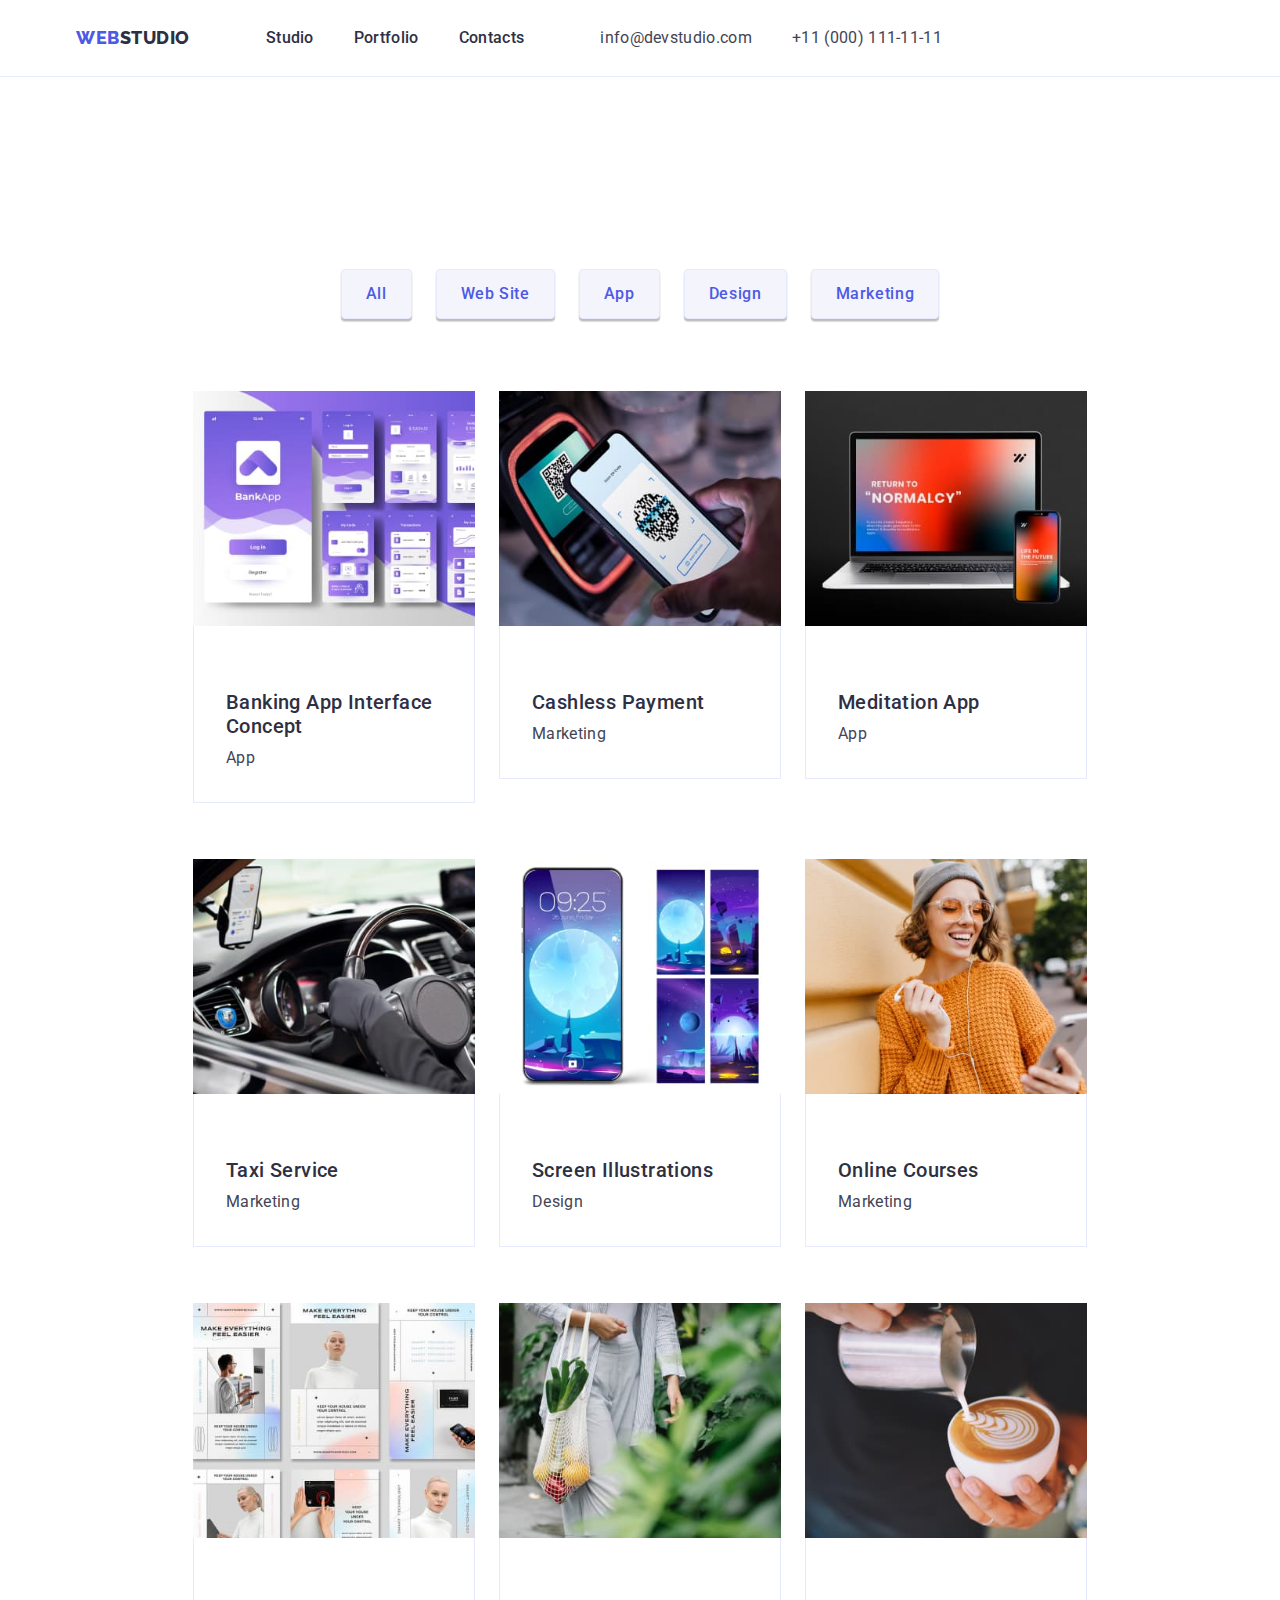
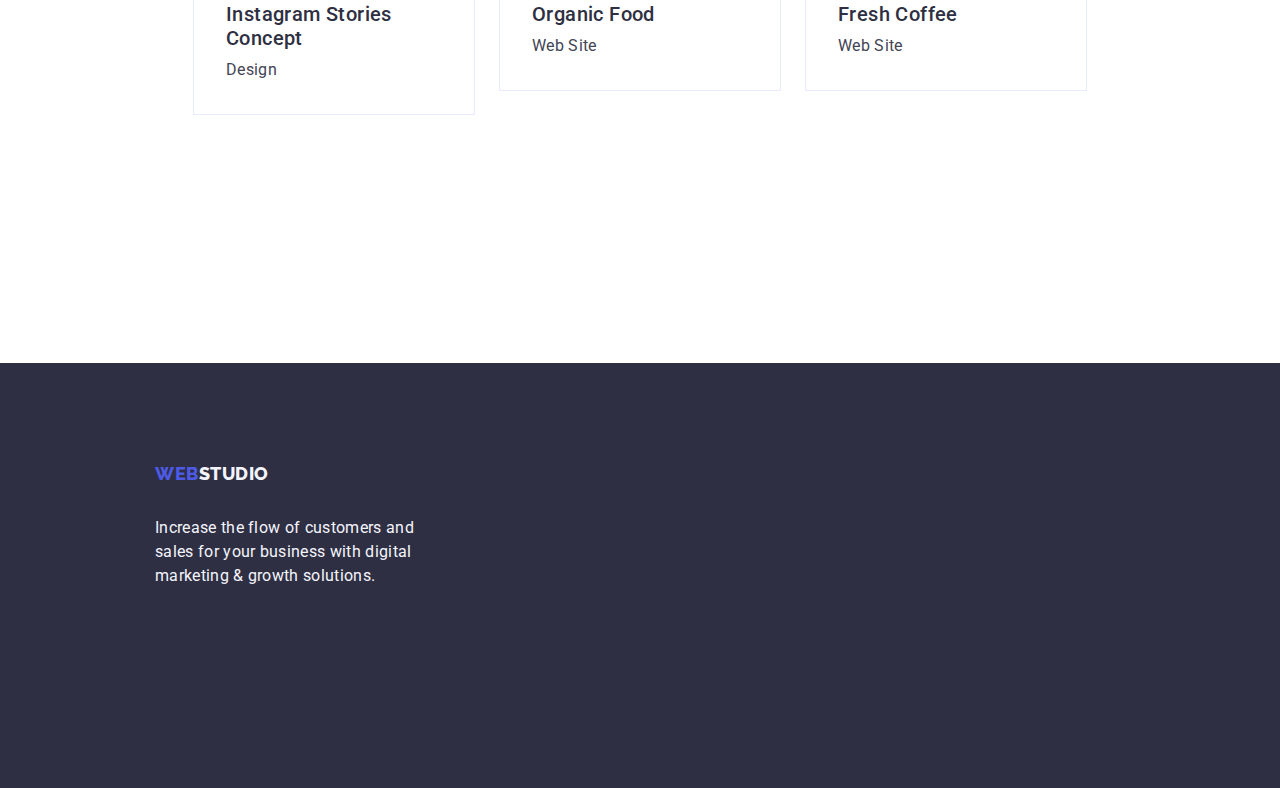
==== commit 30a1ced6: "/" ====
--- a/portfolio.html
+++ b/portfolio.html
@@ -91,7 +91,7 @@
           </ul>
 
           <ul class="portfolio-list list">
-            <li>
+            <li class="portfolio-point">
               <a href="" class="link">
                 <img
                   src="./images/portfolio_images/img-1.jpg"
@@ -103,7 +103,7 @@
                 </div>
               </a>
             </li>
-            <li>
+            <li class="portfolio-point">
               <a href="" class="link">
                 <img
                   src="./images/portfolio_images/img-2.jpg"
@@ -115,7 +115,7 @@
                 </div>
               </a>
             </li>
-            <li>
+            <li class="portfolio-point">
               <a href="" class="link">
                 <img
                   src="./images/portfolio_images/img-3.jpg"
@@ -127,7 +127,7 @@
                 </div>
               </a>
             </li>
-            <li>
+            <li class="portfolio-point">
               <a href="" class="link">
                 <img
                   src="./images/portfolio_images/img-4.jpg"
@@ -139,7 +139,7 @@
                 </div>
               </a>
             </li>
-            <li>
+            <li class="portfolio-point">
               <a href="" class="link">
                 <img
                   src="./images/portfolio_images/img-5.jpg"
@@ -151,7 +151,7 @@
                 </div>
               </a>
             </li>
-            <li>
+            <li class="portfolio-point">
               <a href="" class="link">
                 <img
                   src="./images/portfolio_images/img-6.jpg"
@@ -163,7 +163,7 @@
                 </div>
               </a>
             </li>
-            <li>
+            <li class="portfolio-point">
               <a href="" class="link">
                 <img
                   src="./images/portfolio_images/img-7.jpg"
@@ -175,7 +175,7 @@
                 </div>
               </a>
             </li>
-            <li>
+            <li class="portfolio-point">
               <a href="" class="link">
                 <img
                   src="./images/portfolio_images/img-8.jpg"
@@ -187,7 +187,7 @@
                 </div>
               </a>
             </li>
-            <li>
+            <li class="portfolio-point">
               <a href="" class="link">
                 <img
                   src="./images/portfolio_images/img-9.jpg"
--- a/css/style.css
+++ b/css/style.css
@@ -283,6 +283,11 @@
 }
 /*Portfolio buttons*/
 
+.portfolio{
+  padding-top: 96px; 
+  padding-bottom: 120px; 
+}
+
 .portfolio-navigation-btn{
   font-family: inherit;
   font-style: normal;
@@ -319,19 +324,20 @@
 
 .portfolio-list{
   display: flex;
-  row-gap: 24px;
-  column-gap: 48px;
+  column-gap: 24px;
+  row-gap: 48px;
   flex-wrap: wrap;
   background-color: var(--white);
   align-content: center;
   justify-content: center;
   margin-bottom: 120px;
-}
-
-.portfolio-list .link{
+  row-gap: 48px; 
+}
+
+.portfolio-point{
  
   
-  width: 360px;
+  width: calc((100% - 48px) / 3);
   text-align: left;
   
  
@@ -343,7 +349,9 @@
 
 .caption{
   border: 1px solid var(--cornflower);
-  padding-bottom: 32px;
+  border-top: none; 
+  padding: 32px 16px;
+  margin-bottom: 8px;
 }
 
  .portfolio-list p,
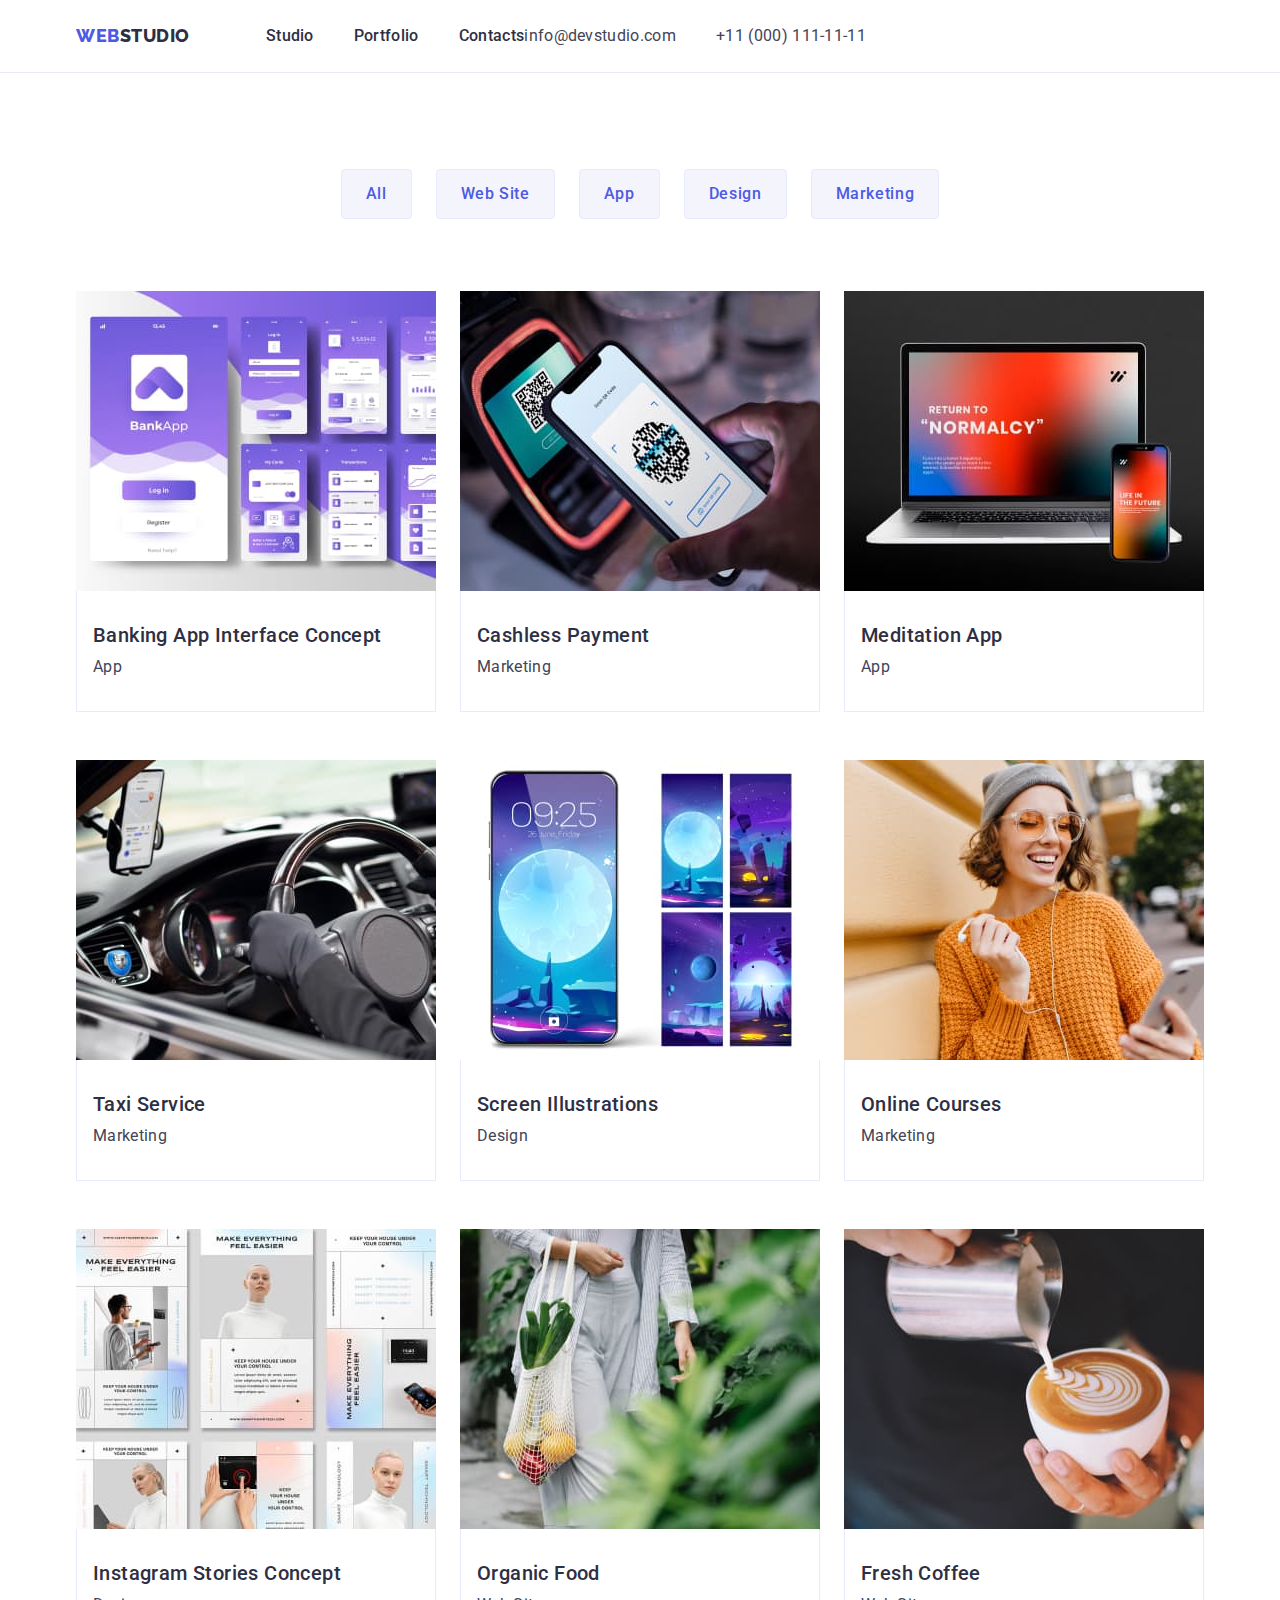
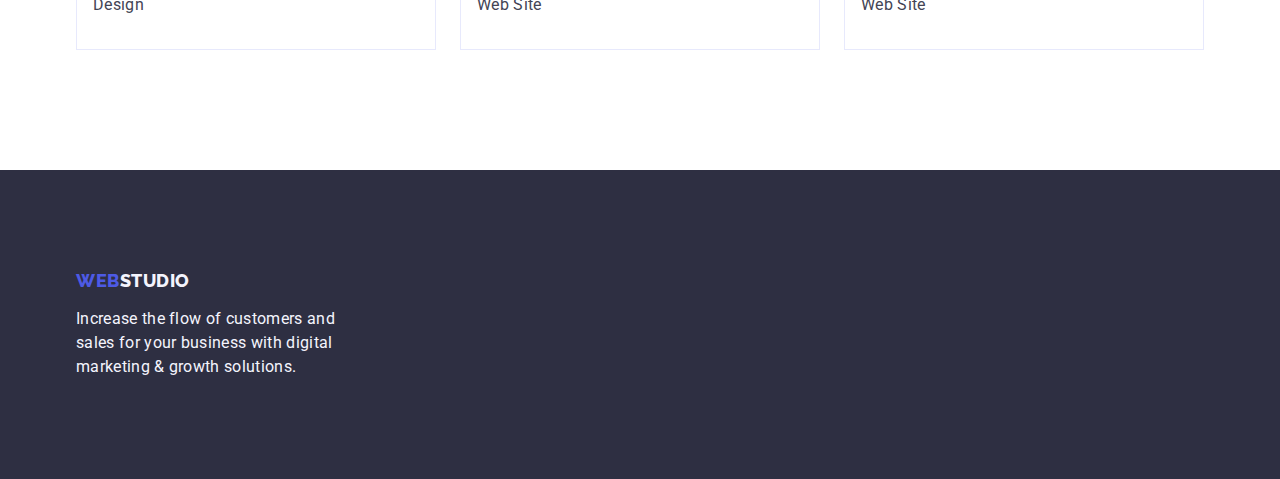
==== commit cd63513e: "." ====
--- a/portfolio.html
+++ b/portfolio.html
@@ -27,16 +27,14 @@
 
           <ul class="header-menu list">
             <li>
-              <a href="./index.html" class="header-menu-link link link"
-                >Studio</a
-              >
-            </li>
-            <li>
-              <a href="./portfolio.html" class="link header-menu-link link"
+              <a href="./index.html" class="header-menu-link link">Studio</a>
+            </li>
+            <li>
+              <a href="./portfolio.html" class="link header-menu-link"
                 >Portfolio</a
               >
             </li>
-            <li><a href="" class="link header-menu-link link">Contacts</a></li>
+            <li><a href="" class="link header-menu-link">Contacts</a></li>
           </ul>
         </nav>
         <address class="address">
@@ -205,7 +203,7 @@
     </main>
 
     <footer class="footer">
-      <section class="section">
+      <div class="container">
         <a href="./index.html" class="footer-logo link"
           >Web<span class="studio">Studio</span></a
         >
@@ -213,7 +211,7 @@
           Increase the flow of customers and sales for your business with
           digital marketing & growth solutions.
         </p>
-      </section>
+      </div>
     </footer>
   </body>
 </html>
--- a/css/style.css
+++ b/css/style.css
@@ -71,8 +71,7 @@
 /*Header*/
 
 .header{
-  padding-top: 26px;
-  padding-bottom: 26px;
+ 
   border-bottom: 1px solid var(--cornflower);
 background: var(--white, #FFF);
 
@@ -80,6 +79,7 @@
 
 .header-container{
   display: flex;
+  align-items: center;
 }
 
 .header-logo{
@@ -100,7 +100,7 @@
 .navigation{
   display: flex;
   align-items: center;
-  margin-right: 76px;
+  
  
 }
 nav .header-menu{
@@ -111,6 +111,7 @@
 }
 
 .header-menu-link{
+  display: block;
   color: var(--navyblue);
 font-size: 16px;
 font-weight: 500;
@@ -125,6 +126,7 @@
 }
 
 .header-contact-info{
+  
   color: var(--slate);
   font-style: normal;
 font-size: 16px;
@@ -152,9 +154,6 @@
 }
 
 
-.section{
-  padding-left: 155px;
-}
 
 
 /*Introduction*/
@@ -172,9 +171,9 @@
 line-height: 1.07; /* 60/56 */
 letter-spacing: 0.02em;
 text-align: center;
-padding-top: 188px;
-padding-bottom: 48px;
-height: 120px;
+margin-bottom:48px;
+margin-right: auto;
+margin-left: auto;
 max-width: 496px;
 }
 
@@ -188,9 +187,10 @@
 letter-spacing: 0.04em;
 color: var(--white);
 cursor: pointer;
-margin-bottom: 188px;
+margin-right: auto;
+margin-left: auto;
 padding: 16px 32px;
-margin-left: 636px;
+
 display: block;
 min-width: 169px;
 height: 56px;
@@ -205,6 +205,10 @@
 
 /*Principles*/
 
+.principles{
+  padding: 120px 0;
+}
+
 .principles .list{
   display: flex;
   gap: 24px;
@@ -213,8 +217,12 @@
 
 }
 
-.principles .text{
-  width: 264px;
+.principles-text{
+  width: calc((100% - 72px) / 4 );
+}
+
+.principles .third-header{
+  margin-bottom: 8px;
 }
 
 .third-header{
@@ -223,9 +231,7 @@
 font-weight: 500;
 line-height: 1.2; /* 120% */
 letter-spacing: 0.02em;
-padding-top: 32px;
-padding-bottom: 8px;
-padding-left: 65px;
+
 }
 
 .text{
@@ -233,8 +239,10 @@
 line-height: 1.5; /* 150% */
 letter-spacing: 0.02em;
 color: var(--slate);
-padding-left: 68px;
-}
+
+}
+
+
 
 .second-heading{
   color: var(--navyblue, #2E2F42);
@@ -243,12 +251,12 @@
 line-height: 1.11; /* 40/36 */
 letter-spacing: 0.02em;
 text-transform: capitalize;
-padding-bottom: 72px;
-padding-top: 120px;
+margin-bottom: 72px;
 }
 
 .team{
   background-color: var(--cloud);
+  padding: 120px 0;
 }
 
 .our-doing{
@@ -275,13 +283,26 @@
 }
 
 .team-list .list-item{
-  margin-bottom: 120px;
-  padding-bottom: 32px;
+
   border-radius: 0px 0px 4px 4px;
 background: var(--white, #FFF);
 box-shadow: 0px 2px 1px 0px rgba(46, 47, 66, 0.08), 0px 1px 1px 0px rgba(46, 47, 66, 0.16), 0px 1px 6px 0px rgba(46, 47, 66, 0.08);
 }
-/*Portfolio buttons*/
+
+.team-caption{
+  padding: 32px 0;
+}
+
+.team-caption h3{
+  text-align: center; 
+  margin-bottom: 8px;
+}
+
+.team-caption p{
+  text-align: center;
+}
+
+/*Portfolio*/
 
 .portfolio{
   padding-top: 96px; 
@@ -302,7 +323,7 @@
 letter-spacing: 0.04em;
 cursor:pointer;
 border-radius: 4px;
-box-shadow: 0px 2px 2px 0px rgba(0, 0, 0, 0.12), 0px 2px 1px 0px rgba(0, 0, 0, 0.08), 0px 3px 1px 0px rgba(0, 0, 0, 0.10);
+
 border: 1px solid var(--cornflower);
 padding: 12px 24px;
 }
@@ -318,7 +339,7 @@
   display: flex;
   gap: 24px;
  margin-bottom: 72px;
- margin-top: 96px;
+ 
  justify-content: center;
 }
 
@@ -330,35 +351,27 @@
   background-color: var(--white);
   align-content: center;
   justify-content: center;
-  margin-bottom: 120px;
   row-gap: 48px; 
 }
 
 .portfolio-point{
- 
-  
   width: calc((100% - 48px) / 3);
   text-align: left;
-  
- 
-}
-
-.portfolio-list li{
-  flex-basis: 25%;
-}
+}
+
+
 
 .caption{
   border: 1px solid var(--cornflower);
   border-top: none; 
   padding: 32px 16px;
+ 
+}
+
+
+
+ .portfolio-list h2{
   margin-bottom: 8px;
-}
-
- .portfolio-list p,
- .portfolio-list h2{
-  padding-left: 16px;
-  
-  
  }
 
 /*Footer*/
@@ -389,7 +402,6 @@
 font-size: 16px;
 line-height: 1.5;
 letter-spacing: 0.02em;
-padding-bottom: 100px;
-padding-top: 16px;
+
 max-width: 264px;
 }